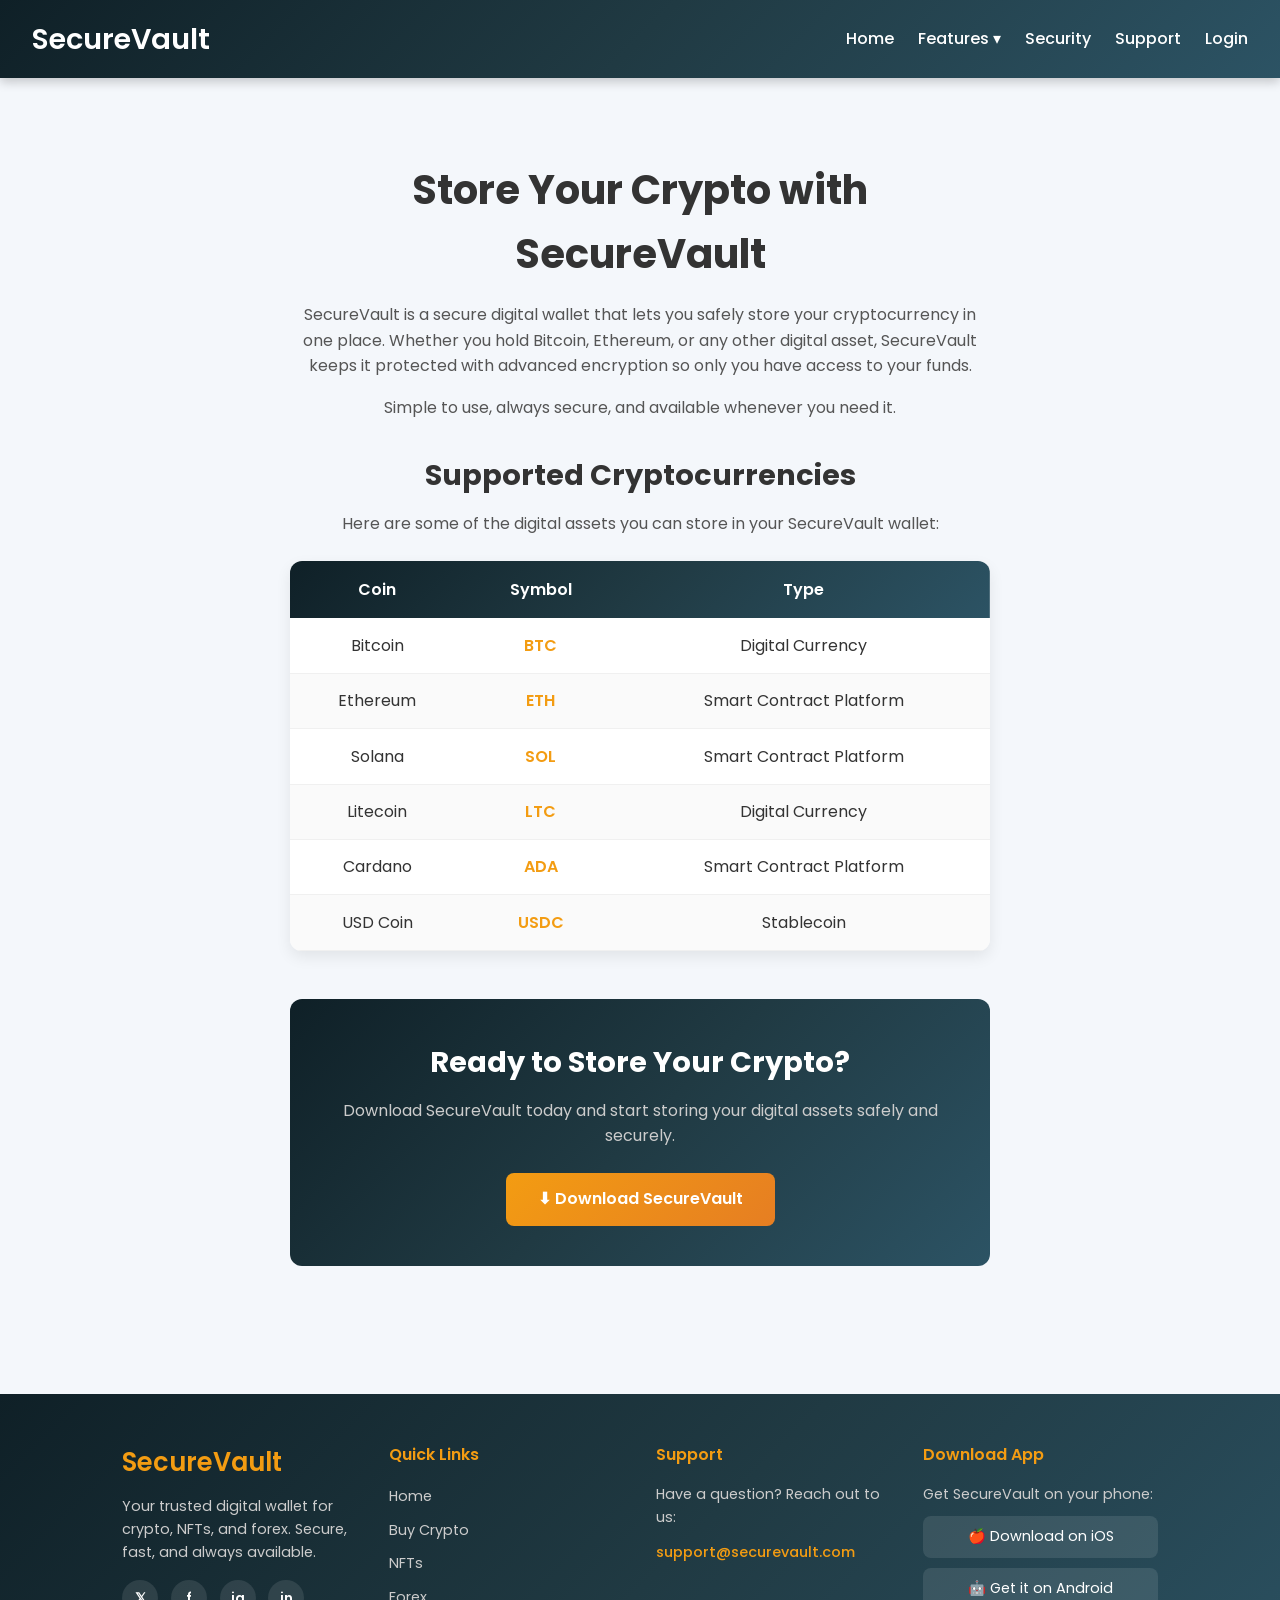
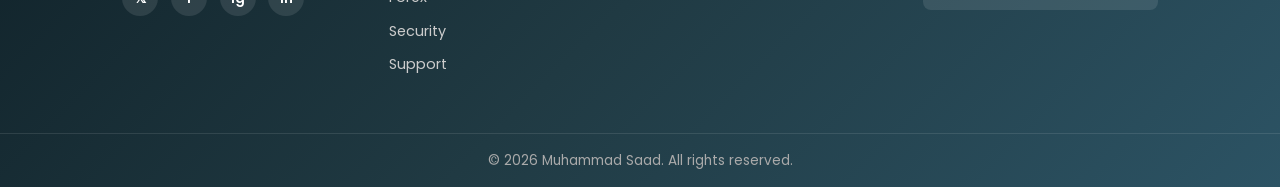
==== buy-crypto.html @ ebdcae71 "web project" ====
<!DOCTYPE html>
<html lang="en">
<head>
    <meta charset="UTF-8">
    <meta name="viewport" content="width=device-width, initial-scale=1.0">
    <title>SecureVault | Buy Crypto</title>
    <link rel="stylesheet" href="style.css">
    <link rel="stylesheet" href="buy-crypto.css">
    <link href="https://fonts.googleapis.com/css2?family=Poppins:wght@300;400;600&display=swap" rel="stylesheet">
</head>
<body>

    <!-- Navigation -->
    <header>
        <nav>
            <h2>SecureVault</h2>

            <div class="hamburger" onclick="toggleMenu()">
                <div></div>
                <div></div>
                <div></div>
            </div>

            <ul>
                <li><a href="index.html">Home</a></li>

                <li class="dropdown">
                    <a href="#">Features <span class="arrow">&#9662;</span></a>
                    <ul class="dropdown-menu">
                        <li><a href="buy-crypto.html" class="active">Buy Crypto</a></li>
                        <li><a href="nfts.html">NFTs</a></li>
                        <li><a href="forex.html">Forex</a></li>
                    </ul>
                </li>

                <li><a href="#">Security</a></li>
                <li><a href="#">Support</a></li>
                <li><a href="#">Login</a></li>
            </ul>
        </nav>
    </header>

    <main>
        <article class="buy-article">

            <h1>Store Your Crypto with SecureVault</h1>
            <p>
                SecureVault is a secure digital wallet that lets you safely store your cryptocurrency in one place.
                Whether you hold Bitcoin, Ethereum, or any other digital asset, SecureVault keeps it protected with
                advanced encryption so only you have access to your funds.
            </p>
            <p>Simple to use, always secure, and available whenever you need it.</p>

            <!-- Supported Coins Table -->
            <h2 class="table-heading">Supported Cryptocurrencies</h2>
            <p>Here are some of the digital assets you can store in your SecureVault wallet:</p>

            <table class="crypto-table">
                <thead>
                    <tr>
                        <th>Coin</th>
                        <th>Symbol</th>
                        <th>Type</th>
                    </tr>
                </thead>
                <tbody>
                    <tr>
                        <td>Bitcoin</td>
                        <td class="symbol">BTC</td>
                        <td>Digital Currency</td>
                    </tr>
                    <tr class="alt-row">
                        <td>Ethereum</td>
                        <td class="symbol">ETH</td>
                        <td>Smart Contract Platform</td>
                    </tr>
                    <tr>
                        <td>Solana</td>
                        <td class="symbol">SOL</td>
                        <td>Smart Contract Platform</td>
                    </tr>
                    <tr class="alt-row">
                        <td>Litecoin</td>
                        <td class="symbol">LTC</td>
                        <td>Digital Currency</td>
                    </tr>
                    <tr>
                        <td>Cardano</td>
                        <td class="symbol">ADA</td>
                        <td>Smart Contract Platform</td>
                    </tr>
                    <tr class="alt-row">
                        <td>USD Coin</td>
                        <td class="symbol">USDC</td>
                        <td>Stablecoin</td>
                    </tr>
                </tbody>
            </table>

            <!-- CTA -->
            <div class="cta-box">
                <h2>Ready to Store Your Crypto?</h2>
                <p>Download SecureVault today and start storing your digital assets safely and securely.</p>
                <a href="#" class="cta-btn">⬇ Download SecureVault</a>
            </div>

        </article>
    </main>

    <footer>
        <div class="footer-container">

            <!-- Brand -->
            <div class="footer-brand">
                <h3>SecureVault</h3>
                <p>Your trusted digital wallet for crypto, NFTs, and forex. Secure, fast, and always available.</p>
                <div class="social-icons">
                    <a href="#" aria-label="Twitter/X">𝕏</a>
                    <a href="#" aria-label="Facebook">f</a>
                    <a href="#" aria-label="Instagram">ig</a>
                    <a href="#" aria-label="LinkedIn">in</a>
                </div>
            </div>

            <!-- Quick Links -->
            <div class="footer-col">
                <h4>Quick Links</h4>
                <ul>
                    <li><a href="index.html">Home</a></li>
                    <li><a href="buy-crypto.html">Buy Crypto</a></li>
                    <li><a href="nfts.html">NFTs</a></li>
                    <li><a href="forex.html">Forex</a></li>
                    <li><a href="#">Security</a></li>
                    <li><a href="#">Support</a></li>
                </ul>
            </div>

            <!-- Support -->
            <div class="footer-col">
                <h4>Support</h4>
                <p>Have a question? Reach out to us:</p>
                <a href="mailto:support@securevault.com" class="footer-email">support@securevault.com</a>
            </div>

            <!-- Download App -->
            <div class="footer-col">
                <h4>Download App</h4>
                <p>Get SecureVault on your phone:</p>
                <a href="#" class="app-btn">🍎 Download on iOS</a>
                <a href="#" class="app-btn">🤖 Get it on Android</a>
            </div>

        </div>

        <div class="footer-bottom">
            <p>&copy; 2026 Muhammad Saad. All rights reserved.</p>
        </div>
    </footer>

    <script>
        function toggleMenu() {
            document.querySelector('nav ul').classList.toggle('active');
        }

        document.querySelectorAll('.dropdown > a').forEach(item => {
            item.addEventListener('click', function(e) {
                if (window.innerWidth <= 768) {
                    e.preventDefault();
                    this.parentElement.classList.toggle('active');
                }
            });
        });
    </script>

</body>
</html>
---- style.css ----
/* RESET */
* {
    margin: 0;
    padding: 0;
    box-sizing: border-box;
}

/* BODY */
body {
    font-family: 'Poppins', sans-serif;
    background: #f4f7fb;
    color: #333;
    line-height: 1.6;
}

/* HEADER */
header {
    background: linear-gradient(135deg, #0f2027, #203a43, #2c5364);
    color: white;
    box-shadow: 0 4px 10px rgba(0,0,0,0.2);
}

/* IMAGE */
img {
    width: 100%;
    max-width: 400px;
    height: auto;
    display: block;
    margin: 1rem auto;
    border-radius: 10px;
    box-shadow: 0 5px 15px rgba(0,0,0,0.2);
}

/* NAV */
nav {
    display: flex;
    justify-content: space-between;
    align-items: center;
    padding: 1rem 2rem;
    flex-wrap: wrap;
}

nav h2 {
    font-size: 1.8rem;
    font-weight: 600;
}

nav ul {
    display: flex;
    list-style: none;
    gap: 1.5rem;
}

nav ul li a {
    color: #fff;
    text-decoration: none;
    font-weight: 500;
    position: relative;
}

nav ul li a::after {
    content: '';
    position: absolute;
    width: 0%;
    height: 2px;
    background: #f39c12;
    left: 0;
    bottom: -5px;
    transition: 0.3s;
}

nav ul li a:hover::after,
nav ul li a.active::after {
    width: 100%;
}

/* HAMBURGER */
.hamburger {
    display: none;
    flex-direction: column;
    cursor: pointer;
    gap: 5px;
}

.hamburger div {
    width: 25px;
    height: 3px;
    background-color: white;
}

/* MOBILE MENU */
@media (max-width: 768px) {
    nav ul {
        display: none;
        flex-direction: column;
        width: 100%;
        background: #203a43;
        margin-top: 1rem;
        padding: 1rem;
    }

    nav ul.active {
        display: flex;
    }

    .hamburger {
        display: flex;
    }
}

/* MAIN */
main {
    padding: 2rem;
}

/* HERO ARTICLE */
article {
    max-width: 900px;
    margin: auto;
    text-align: center;
}

article h1 {
    font-size: 2.5rem;
    margin-bottom: 1rem;
}

article p {
    margin-bottom: 1rem;
    color: #555;
}

/* FEATURES */
.features-grid {
    margin-top: 3rem;
}

.features-grid h2 {
    text-align: center;
    margin-bottom: 2rem;
    font-size: 2rem;
}

.grid-container {
    display: grid;
    grid-template-columns: 1fr;
    gap: 1.5rem;
}

.grid-item {
    background: white;
    padding: 1.8rem;
    border-radius: 12px;
    box-shadow: 0 6px 15px rgba(0,0,0,0.08);
    transition: 0.3s;
    text-align: center;
}

.grid-item h3 {
    margin-bottom: 0.5rem;
}

.grid-item:hover {
    transform: translateY(-8px);
    background: #f39c12;
    color: white;
}

@media (min-width: 600px) {
    .grid-container {
        grid-template-columns: repeat(2, 1fr);
    }
}

@media (min-width: 992px) {
    .grid-container {
        grid-template-columns: repeat(4, 1fr);
    }
}

/* FORM */
form {
    max-width: 500px;
    margin: 3rem auto;
    background: white;
    padding: 2rem;
    border-radius: 12px;
    box-shadow: 0 6px 20px rgba(0,0,0,0.1);
}

form h2 {
    text-align: center;
    margin-bottom: 1.5rem;
}

.form-group {
    display: flex;
    flex-direction: column;
    margin-bottom: 1.2rem;
}

.form-group label {
    font-weight: 500;
    margin-bottom: 0.4rem;
}

.form-group input,
.form-group select {
    width: 100%;
    padding: 0.8rem 1rem;
    border-radius: 8px;
    border: 1px solid #ccc;
    font-family: 'Poppins', sans-serif;
    font-size: 0.95rem;
    transition: 0.3s;
}

.form-group input:focus,
.form-group select:focus {
    border-color: #f39c12;
    outline: none;
}

/* Checkbox */
.checkbox-group {
    flex-direction: row;
    align-items: center;
    gap: 8px;
}

.checkbox-group input[type="checkbox"] {
    width: auto;
}

.checkbox-group label {
    margin-bottom: 0;
    font-weight: 400;
}

/* Submit button */
form button {
    width: 100%;
    padding: 0.9rem;
    border: none;
    background: linear-gradient(135deg, #f39c12, #e67e22);
    color: white;
    font-size: 1rem;
    font-family: 'Poppins', sans-serif;
    border-radius: 8px;
    cursor: pointer;
    margin-top: 0.5rem;
    transition: 0.3s;
}

form button:hover {
    transform: scale(1.03);
}

/* PASSWORD REQUIREMENTS */
.password-requirements {
    display: flex;
    flex-direction: column;
    gap: 0.3rem;
    margin-top: 0.6rem;
}

.req {
    font-size: 0.83rem;
    color: #e74c3c;
    transition: color 0.3s;
}

.req.valid {
    color: #27ae60;
}

/* DROPDOWN */
.dropdown {
    position: relative;
}

.dropdown-menu {
    display: none;
    position: absolute;
    top: 100%;
    left: 0;
    background: #203a43;
    list-style: none;
    padding: 0.5rem 0;
    border-radius: 8px;
    min-width: 180px;
    box-shadow: 0 6px 15px rgba(0,0,0,0.2);
}

.dropdown-menu li a {
    display: block;
    padding: 0.7rem 1rem;
    color: white;
    text-decoration: none;
    transition: 0.3s;
}

.dropdown-menu li a:hover {
    background: #f39c12;
}

.dropdown:hover .dropdown-menu {
    display: block;
}

@media (max-width: 768px) {
    .dropdown-menu {
        position: static;
        box-shadow: none;
        background: #2c5364;
    }

    .dropdown:hover .dropdown-menu {
        display: none;
    }

    .dropdown.active .dropdown-menu {
        display: block;
    }
}

/* FOOTER */
footer {
    background: linear-gradient(135deg, #0f2027, #203a43, #2c5364);
    color: white;
    margin-top: 3rem;
}

.footer-container {
    display: grid;
    grid-template-columns: 1fr;
    gap: 2rem;
    padding: 3rem 2rem;
    max-width: 1100px;
    margin: 0 auto;
}

@media (min-width: 600px) {
    .footer-container {
        grid-template-columns: repeat(2, 1fr);
    }
}

@media (min-width: 900px) {
    .footer-container {
        grid-template-columns: repeat(4, 1fr);
    }
}

.footer-brand h3 {
    font-size: 1.6rem;
    font-weight: 600;
    margin-bottom: 0.8rem;
    color: #f39c12;
}

.footer-brand p {
    color: #ccc;
    font-size: 0.9rem;
    line-height: 1.6;
    margin-bottom: 1rem;
}

.social-icons {
    display: flex;
    gap: 0.8rem;
    margin-top: 0.5rem;
}

.social-icons a {
    display: inline-flex;
    align-items: center;
    justify-content: center;
    width: 36px;
    height: 36px;
    background: rgba(255,255,255,0.1);
    border-radius: 50%;
    color: white;
    text-decoration: none;
    font-size: 0.85rem;
    font-weight: 600;
    transition: 0.3s;
}

.social-icons a:hover {
    background: #f39c12;
}

.footer-col h4 {
    font-size: 1rem;
    font-weight: 600;
    margin-bottom: 1rem;
    color: #f39c12;
}

.footer-col p {
    color: #ccc;
    font-size: 0.9rem;
    margin-bottom: 0.6rem;
}

.footer-col ul {
    list-style: none;
    padding: 0;
}

.footer-col ul li {
    margin-bottom: 0.5rem;
}

.footer-col ul li a {
    color: #ccc;
    text-decoration: none;
    font-size: 0.9rem;
    transition: 0.3s;
}

.footer-col ul li a:hover {
    color: #f39c12;
}

.footer-email {
    color: #f39c12;
    text-decoration: none;
    font-size: 0.9rem;
    font-weight: 500;
    transition: 0.3s;
}

.footer-email:hover {
    text-decoration: underline;
}

.app-btn {
    display: block;
    margin-top: 0.6rem;
    padding: 0.6rem 1rem;
    background: rgba(255,255,255,0.1);
    color: white;
    text-decoration: none;
    border-radius: 8px;
    font-size: 0.9rem;
    transition: 0.3s;
    text-align: center;
}

.app-btn:hover {
    background: #f39c12;
}

.footer-bottom {
    border-top: 1px solid rgba(255,255,255,0.1);
    text-align: center;
    padding: 1rem 2rem;
    color: #aaa;
    font-size: 0.85rem;
}

/* BUY CRYPTO PAGE STYLES */

/* Article Container */
.buy-article {
    max-width: 700px;
    margin: 3rem auto;
    text-align: center;
}

.buy-article h1 {
    font-size: 2.5rem;
    margin-bottom: 1rem;
}

.buy-article p {
    color: #555;
    margin-bottom: 1rem;
}

/* Table Heading */
.table-heading {
    margin-top: 2rem;
    margin-bottom: 0.8rem;
    font-size: 1.8rem;
}

/* Crypto Table */
.crypto-table {
    width: 100%;
    border-collapse: collapse;
    margin-top: 1.5rem;
    background: white;
    border-radius: 12px;
    overflow: hidden;
    box-shadow: 0 6px 15px rgba(0, 0, 0, 0.08);
}

.crypto-table thead tr {
    background: linear-gradient(135deg, #0f2027, #203a43, #2c5364);
    color: white;
}

.crypto-table th {
    padding: 1rem;
    font-weight: 600;
}

.crypto-table td {
    padding: 0.9rem;
    border-bottom: 1px solid #f0f0f0;
}

.crypto-table .alt-row {
    background: #fafafa;
}

.crypto-table .symbol {
    color: #f39c12;
    font-weight: 600;
}

/* CTA Box */
.cta-box {
    margin-top: 3rem;
    background: linear-gradient(135deg, #0f2027, #203a43, #2c5364);
    border-radius: 12px;
    padding: 2.5rem;
    color: white;
}

.cta-box h2 {
    margin-bottom: 0.8rem;
    font-size: 1.8rem;
}

.cta-box p {
    color: #ccc;
    margin-bottom: 1.5rem;
}

.cta-btn {
    display: inline-block;
    padding: 0.85rem 2rem;
    background: linear-gradient(135deg, #f39c12, #e67e22);
    color: white;
    text-decoration: none;
    border-radius: 8px;
    font-weight: 600;
    font-size: 1rem;
    transition: 0.3s;
}

.cta-btn:hover {
    transform: scale(1.05);
}

/* NFTS PAGE STYLES */

/* Article Container */
.nft-article {
    max-width: 700px;
    margin: 3rem auto;
    text-align: center;
}

.nft-article h1 {
    font-size: 2.5rem;
    margin-bottom: 1rem;
}

.nft-article p {
    color: #555;
    margin-bottom: 1rem;
}

/* Table Heading */
.table-heading {
    margin-top: 2rem;
    margin-bottom: 0.8rem;
    font-size: 1.8rem;
}

/* NFT Table */
.nft-table {
    width: 100%;
    border-collapse: collapse;
    margin-top: 1.5rem;
    background: white;
    border-radius: 12px;
    overflow: hidden;
    box-shadow: 0 6px 15px rgba(0, 0, 0, 0.08);
}

.nft-table thead tr {
    background: linear-gradient(135deg, #0f2027, #203a43, #2c5364);
    color: white;
}

.nft-table th {
    padding: 1rem;
    font-weight: 600;
}

.nft-table td {
    padding: 0.9rem;
    border-bottom: 1px solid #f0f0f0;
}

.nft-table .alt-row {
    background: #fafafa;
}

.nft-table .symbol {
    color: #f39c12;
    font-weight: 600;
}

/* CTA Box */
.cta-box {
    margin-top: 3rem;
    background: linear-gradient(135deg, #0f2027, #203a43, #2c5364);
    border-radius: 12px;
    padding: 2.5rem;
    color: white;
}

.cta-box h2 {
    margin-bottom: 0.8rem;
    font-size: 1.8rem;
}

.cta-box p {
    color: #ccc;
    margin-bottom: 1.5rem;
}

.cta-btn {
    display: inline-block;
    padding: 0.85rem 2rem;
    background: linear-gradient(135deg, #f39c12, #e67e22);
    color: white;
    text-decoration: none;
    border-radius: 8px;
    font-weight: 600;
    font-size: 1rem;
    transition: 0.3s;
}

.cta-btn:hover {
    transform: scale(1.05);
}

/* FOREX PAGE STYLES */

/* Article Container */
.forex-article {
    max-width: 700px;
    margin: 3rem auto;
    text-align: center;
}

.forex-article h1 {
    font-size: 2.5rem;
    margin-bottom: 1rem;
}

.forex-article p {
    color: #555;
    margin-bottom: 1rem;
}

/* Table Heading */
.table-heading {
    margin-top: 2rem;
    margin-bottom: 0.8rem;
    font-size: 1.8rem;
}

/* Forex Table */
.forex-table {
    width: 100%;
    border-collapse: collapse;
    margin-top: 1.5rem;
    background: white;
    border-radius: 12px;
    overflow: hidden;
    box-shadow: 0 6px 15px rgba(0, 0, 0, 0.08);
}

.forex-table thead tr {
    background: linear-gradient(135deg, #0f2027, #203a43, #2c5364);
    color: white;
}

.forex-table th {
    padding: 1rem;
    font-weight: 600;
}

.forex-table td {
    padding: 0.9rem;
    border-bottom: 1px solid #f0f0f0;
}

.forex-table .alt-row {
    background: #fafafa;
}

.forex-table .symbol {
    color: #f39c12;
    font-weight: 600;
}

/* CTA Box */
.cta-box {
    margin-top: 3rem;
    background: linear-gradient(135deg, #0f2027, #203a43, #2c5364);
    border-radius: 12px;
    padding: 2.5rem;
    color: white;
}

.cta-box h2 {
    margin-bottom: 0.8rem;
    font-size: 1.8rem;
}

.cta-box p {
    color: #ccc;
    margin-bottom: 1.5rem;
}

.cta-btn {
    display: inline-block;
    padding: 0.85rem 2rem;
    background: linear-gradient(135deg, #f39c12, #e67e22);
    color: white;
    text-decoration: none;
    border-radius: 8px;
    font-weight: 600;
    font-size: 1rem;
    transition: 0.3s;
}

.cta-btn:hover {
    transform: scale(1.05);
}
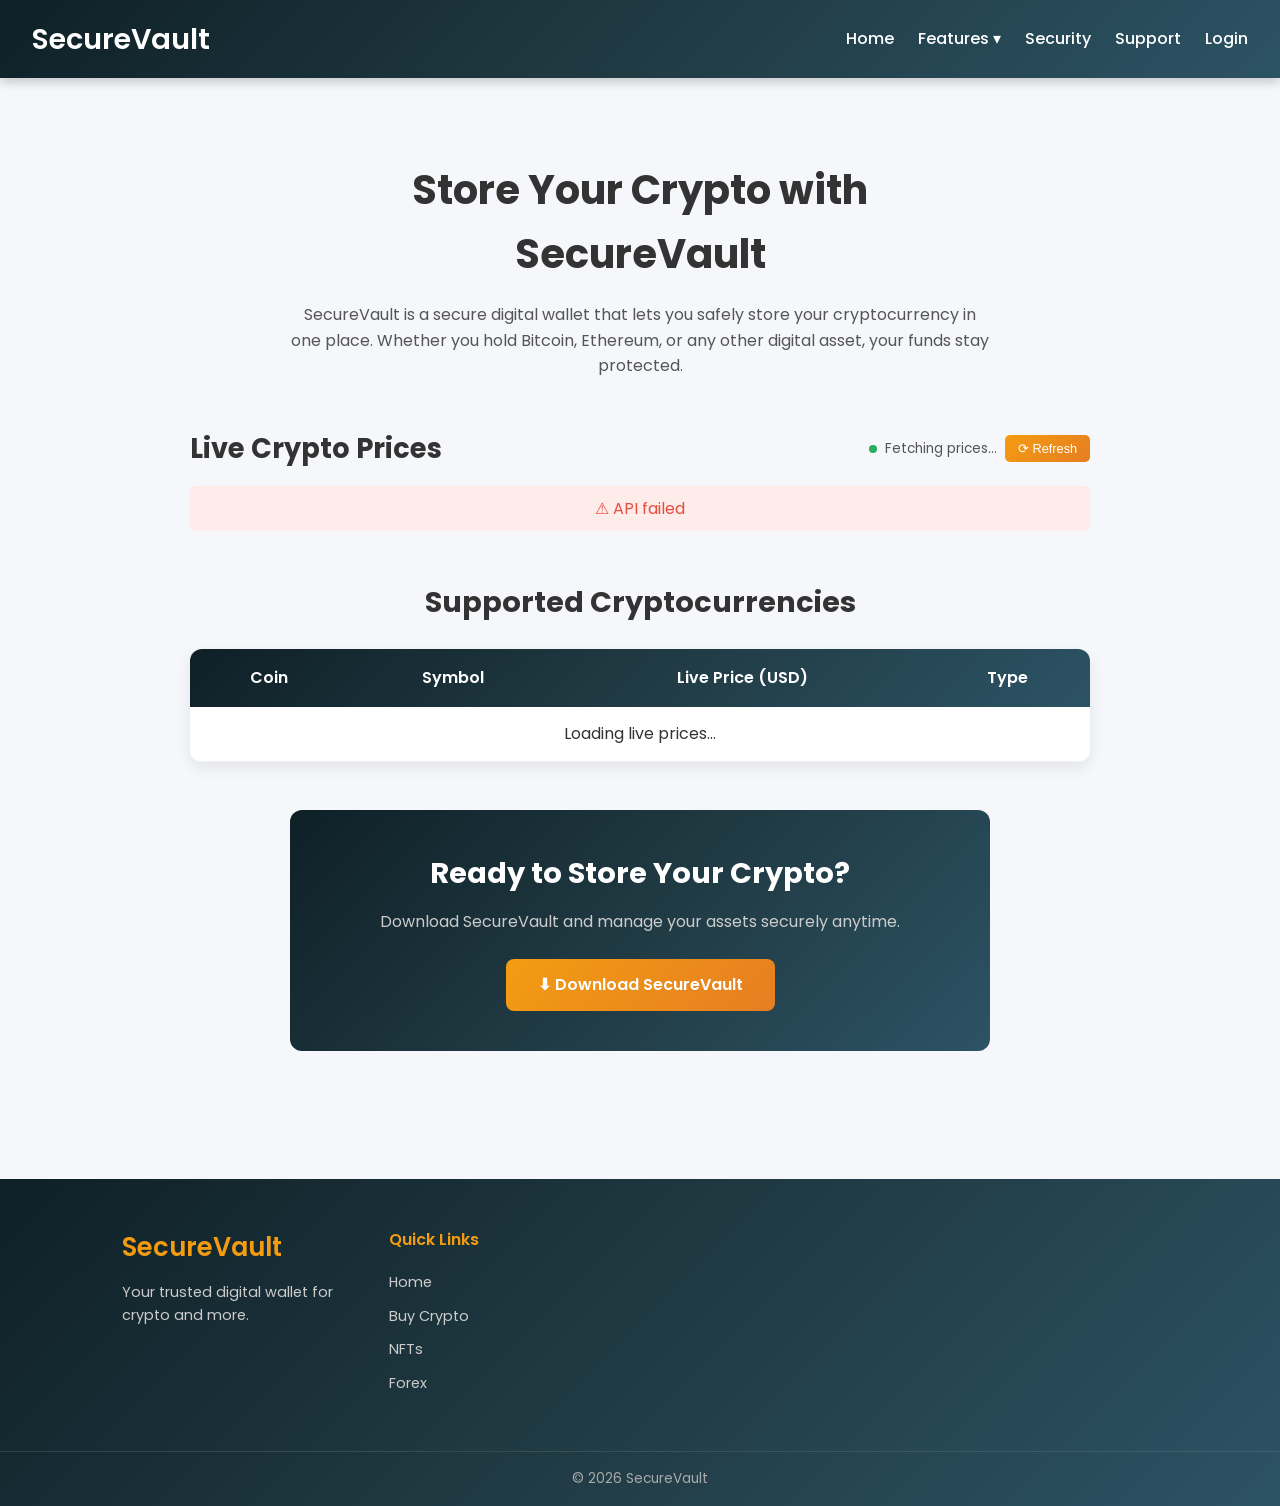
==== commit ff8a1392: "web project" ====
--- a/buy-crypto.html
+++ b/buy-crypto.html
@@ -4,173 +4,220 @@
     <meta charset="UTF-8">
     <meta name="viewport" content="width=device-width, initial-scale=1.0">
     <title>SecureVault | Buy Crypto</title>
+
     <link rel="stylesheet" href="style.css">
     <link rel="stylesheet" href="buy-crypto.css">
+
     <link href="https://fonts.googleapis.com/css2?family=Poppins:wght@300;400;600&display=swap" rel="stylesheet">
 </head>
+
 <body>
 
-    <!-- Navigation -->
-    <header>
-        <nav>
-            <h2>SecureVault</h2>
-
-            <div class="hamburger" onclick="toggleMenu()">
-                <div></div>
-                <div></div>
-                <div></div>
-            </div>
-
+<!-- ================= NAV ================= -->
+<header>
+    <nav>
+        <h2>SecureVault</h2>
+
+        <div class="hamburger" onclick="toggleMenu()">
+            <div></div>
+            <div></div>
+            <div></div>
+        </div>
+
+        <ul>
+            <li><a href="index.html">Home</a></li>
+
+            <li class="dropdown">
+                <a href="#">Features <span class="arrow">&#9662;</span></a>
+                <ul class="dropdown-menu">
+                    <li><a href="buy-crypto.html" class="active">Buy Crypto</a></li>
+                    <li><a href="nfts.html">NFTs</a></li>
+                    <li><a href="forex.html">Forex</a></li>
+                </ul>
+            </li>
+
+            <li><a href="#">Security</a></li>
+            <li><a href="#">Support</a></li>
+            <li><a href="#">Login</a></li>
+        </ul>
+    </nav>
+</header>
+
+<!-- ================= MAIN ================= -->
+<main>
+
+<!-- HERO -->
+<article class="buy-article">
+    <h1>Store Your Crypto with SecureVault</h1>
+    <p>
+        SecureVault is a secure digital wallet that lets you safely store your cryptocurrency in one place.
+        Whether you hold Bitcoin, Ethereum, or any other digital asset, your funds stay protected.
+    </p>
+</article>
+
+<!-- ================= LIVE API SECTION ================= -->
+<section class="live-section">
+
+    <div class="live-header">
+        <h2>Live Crypto Prices</h2>
+
+        <div class="live-meta">
+            <span class="live-dot"></span>
+            <span id="lastUpdated">Fetching prices...</span>
+            <button class="refresh-btn" onclick="fetchPrices()">⟳ Refresh</button>
+        </div>
+    </div>
+
+    <div id="priceSpinner" class="spinner"></div>
+    <div id="priceError" class="price-error hidden"></div>
+    <div class="price-grid" id="priceGrid"></div>
+
+</section>
+
+<!-- ================= TABLE ================= -->
+<section class="table-section">
+
+    <h2 class="table-heading">Supported Cryptocurrencies</h2>
+
+    <table class="crypto-table">
+        <thead>
+            <tr>
+                <th>Coin</th>
+                <th>Symbol</th>
+                <th>Live Price (USD)</th>
+                <th>Type</th>
+            </tr>
+        </thead>
+
+        <tbody id="cryptoTableBody">
+            <tr>
+                <td colspan="4">Loading live prices...</td>
+            </tr>
+        </tbody>
+    </table>
+
+</section>
+
+<!-- ================= CTA ================= -->
+<div class="cta-box">
+    <h2>Ready to Store Your Crypto?</h2>
+    <p>Download SecureVault and manage your assets securely anytime.</p>
+    <a href="#" class="cta-btn">⬇ Download SecureVault</a>
+</div>
+
+</main>
+
+<!-- ================= FOOTER ================= -->
+<footer>
+    <div class="footer-container">
+
+        <div class="footer-brand">
+            <h3>SecureVault</h3>
+            <p>Your trusted digital wallet for crypto and more.</p>
+        </div>
+
+        <div class="footer-col">
+            <h4>Quick Links</h4>
             <ul>
                 <li><a href="index.html">Home</a></li>
-
-                <li class="dropdown">
-                    <a href="#">Features <span class="arrow">&#9662;</span></a>
-                    <ul class="dropdown-menu">
-                        <li><a href="buy-crypto.html" class="active">Buy Crypto</a></li>
-                        <li><a href="nfts.html">NFTs</a></li>
-                        <li><a href="forex.html">Forex</a></li>
-                    </ul>
-                </li>
-
-                <li><a href="#">Security</a></li>
-                <li><a href="#">Support</a></li>
-                <li><a href="#">Login</a></li>
+                <li><a href="buy-crypto.html">Buy Crypto</a></li>
+                <li><a href="nfts.html">NFTs</a></li>
+                <li><a href="forex.html">Forex</a></li>
             </ul>
-        </nav>
-    </header>
-
-    <main>
-        <article class="buy-article">
-
-            <h1>Store Your Crypto with SecureVault</h1>
-            <p>
-                SecureVault is a secure digital wallet that lets you safely store your cryptocurrency in one place.
-                Whether you hold Bitcoin, Ethereum, or any other digital asset, SecureVault keeps it protected with
-                advanced encryption so only you have access to your funds.
-            </p>
-            <p>Simple to use, always secure, and available whenever you need it.</p>
-
-            <!-- Supported Coins Table -->
-            <h2 class="table-heading">Supported Cryptocurrencies</h2>
-            <p>Here are some of the digital assets you can store in your SecureVault wallet:</p>
-
-            <table class="crypto-table">
-                <thead>
-                    <tr>
-                        <th>Coin</th>
-                        <th>Symbol</th>
-                        <th>Type</th>
-                    </tr>
-                </thead>
-                <tbody>
-                    <tr>
-                        <td>Bitcoin</td>
-                        <td class="symbol">BTC</td>
-                        <td>Digital Currency</td>
-                    </tr>
-                    <tr class="alt-row">
-                        <td>Ethereum</td>
-                        <td class="symbol">ETH</td>
-                        <td>Smart Contract Platform</td>
-                    </tr>
-                    <tr>
-                        <td>Solana</td>
-                        <td class="symbol">SOL</td>
-                        <td>Smart Contract Platform</td>
-                    </tr>
-                    <tr class="alt-row">
-                        <td>Litecoin</td>
-                        <td class="symbol">LTC</td>
-                        <td>Digital Currency</td>
-                    </tr>
-                    <tr>
-                        <td>Cardano</td>
-                        <td class="symbol">ADA</td>
-                        <td>Smart Contract Platform</td>
-                    </tr>
-                    <tr class="alt-row">
-                        <td>USD Coin</td>
-                        <td class="symbol">USDC</td>
-                        <td>Stablecoin</td>
-                    </tr>
-                </tbody>
-            </table>
-
-            <!-- CTA -->
-            <div class="cta-box">
-                <h2>Ready to Store Your Crypto?</h2>
-                <p>Download SecureVault today and start storing your digital assets safely and securely.</p>
-                <a href="#" class="cta-btn">⬇ Download SecureVault</a>
-            </div>
-
-        </article>
-    </main>
-
-    <footer>
-        <div class="footer-container">
-
-            <!-- Brand -->
-            <div class="footer-brand">
-                <h3>SecureVault</h3>
-                <p>Your trusted digital wallet for crypto, NFTs, and forex. Secure, fast, and always available.</p>
-                <div class="social-icons">
-                    <a href="#" aria-label="Twitter/X">𝕏</a>
-                    <a href="#" aria-label="Facebook">f</a>
-                    <a href="#" aria-label="Instagram">ig</a>
-                    <a href="#" aria-label="LinkedIn">in</a>
-                </div>
-            </div>
-
-            <!-- Quick Links -->
-            <div class="footer-col">
-                <h4>Quick Links</h4>
-                <ul>
-                    <li><a href="index.html">Home</a></li>
-                    <li><a href="buy-crypto.html">Buy Crypto</a></li>
-                    <li><a href="nfts.html">NFTs</a></li>
-                    <li><a href="forex.html">Forex</a></li>
-                    <li><a href="#">Security</a></li>
-                    <li><a href="#">Support</a></li>
-                </ul>
-            </div>
-
-            <!-- Support -->
-            <div class="footer-col">
-                <h4>Support</h4>
-                <p>Have a question? Reach out to us:</p>
-                <a href="mailto:support@securevault.com" class="footer-email">support@securevault.com</a>
-            </div>
-
-            <!-- Download App -->
-            <div class="footer-col">
-                <h4>Download App</h4>
-                <p>Get SecureVault on your phone:</p>
-                <a href="#" class="app-btn">🍎 Download on iOS</a>
-                <a href="#" class="app-btn">🤖 Get it on Android</a>
-            </div>
-
-        </div>
-
-        <div class="footer-bottom">
-            <p>&copy; 2026 Muhammad Saad. All rights reserved.</p>
-        </div>
-    </footer>
-
-    <script>
-        function toggleMenu() {
-            document.querySelector('nav ul').classList.toggle('active');
-        }
-
-        document.querySelectorAll('.dropdown > a').forEach(item => {
-            item.addEventListener('click', function(e) {
-                if (window.innerWidth <= 768) {
-                    e.preventDefault();
-                    this.parentElement.classList.toggle('active');
-                }
-            });
-        });
-    </script>
+        </div>
+
+    </div>
+
+    <div class="footer-bottom">
+        <p>&copy; 2026 SecureVault</p>
+    </div>
+</footer>
+
+<!-- ================= SCRIPT ================= -->
+<script>
+
+/* NAV */
+function toggleMenu() {
+    document.querySelector('nav ul').classList.toggle('active');
+}
+
+/* COINS */
+const coins = [
+    { id: 'bitcoin', symbol: 'BTC', name: 'Bitcoin', icon: '₿', type: 'Digital Currency' },
+    { id: 'ethereum', symbol: 'ETH', name: 'Ethereum', icon: 'Ξ', type: 'Smart Platform' },
+    { id: 'solana', symbol: 'SOL', name: 'Solana', icon: '◎', type: 'Blockchain' }
+];
+
+const coinIds = coins.map(c => c.id).join(',');
+
+/* FETCH API */
+async function fetchPrices() {
+
+    document.getElementById('priceSpinner').classList.remove('hidden');
+    document.getElementById('priceError').classList.add('hidden');
+
+    try {
+        const res = await fetch(
+            `https://api.coingecko.com/api/v3/simple/price?ids=${coinIds}&vs_currencies=usd&include_24hr_change=true`
+        );
+
+        const data = await res.json();
+
+        renderCards(data);
+        renderTable(data);
+
+        document.getElementById('lastUpdated').textContent =
+            "Updated at " + new Date().toLocaleTimeString();
+
+    } catch (err) {
+        document.getElementById('priceError').textContent = "⚠ API failed";
+        document.getElementById('priceError').classList.remove('hidden');
+    }
+
+    document.getElementById('priceSpinner').classList.add('hidden');
+}
+
+/* CARDS */
+function renderCards(data) {
+    const grid = document.getElementById('priceGrid');
+
+    grid.innerHTML = coins.map(c => {
+        const price = data[c.id]?.usd || "N/A";
+
+        return `
+        <div class="price-card">
+            <div class="price-icon">${c.icon}</div>
+            <div class="price-name">${c.name}</div>
+            <div class="price-symbol">${c.symbol}</div>
+            <div class="price-amount">$${price}</div>
+        </div>
+        `;
+    }).join('');
+}
+
+/* TABLE */
+function renderTable(data) {
+    const body = document.getElementById('cryptoTableBody');
+
+    body.innerHTML = coins.map(c => {
+        const price = data[c.id]?.usd || "N/A";
+
+        return `
+        <tr>
+            <td>${c.name}</td>
+            <td class="symbol">${c.symbol}</td>
+            <td>$${price}</td>
+            <td>${c.type}</td>
+        </tr>
+        `;
+    }).join('');
+}
+
+/* AUTO LOAD */
+fetchPrices();
+setInterval(fetchPrices, 60000);
+
+</script>
 
 </body>
 </html>
--- a/style.css
+++ b/style.css
@@ -461,9 +461,18 @@
     font-size: 0.85rem;
 }
 
-/* BUY CRYPTO PAGE STYLES */
-
-/* Article Container */
+/* ===========================
+   BUY CRYPTO PAGE STYLES
+   =========================== */
+
+/* ===== BODY ===== */
+body {
+    background: #f5f7fa;
+}
+
+/* ===========================
+   HERO / ARTICLE
+   =========================== */
 .buy-article {
     max-width: 700px;
     margin: 3rem auto;
@@ -478,16 +487,174 @@
 .buy-article p {
     color: #555;
     margin-bottom: 1rem;
-}
-
-/* Table Heading */
+    line-height: 1.6;
+}
+
+/* ===========================
+   LIVE PRICES SECTION
+   =========================== */
+.live-section {
+    max-width: 900px;
+    margin: 2rem auto;
+}
+
+/* Header */
+.live-header {
+    display: flex;
+    justify-content: space-between;
+    align-items: center;
+    margin-bottom: 1rem;
+}
+
+/* Title */
+.live-header h2 {
+    font-size: 1.7rem;
+}
+
+/* Meta info */
+.live-meta {
+    display: flex;
+    align-items: center;
+    gap: 0.5rem;
+    font-size: 0.85rem;
+    color: #555;
+}
+
+/* Live dot */
+.live-dot {
+    width: 8px;
+    height: 8px;
+    background: #27ae60;
+    border-radius: 50%;
+    animation: pulse 1.5s infinite;
+}
+
+/* Pulse animation */
+@keyframes pulse {
+    0%, 100% { opacity: 1; }
+    50% { opacity: 0.3; }
+}
+
+/* Refresh button */
+.refresh-btn {
+    padding: 0.4rem 0.8rem;
+    background: linear-gradient(135deg, #f39c12, #e67e22);
+    border: none;
+    color: white;
+    border-radius: 5px;
+    cursor: pointer;
+    font-size: 0.8rem;
+    transition: 0.3s;
+}
+
+.refresh-btn:hover {
+    transform: scale(1.05);
+}
+
+/* Spinner */
+.spinner {
+    width: 30px;
+    height: 30px;
+    border: 3px solid #eee;
+    border-top: 3px solid #f39c12;
+    border-radius: 50%;
+    animation: spin 0.7s linear infinite;
+    margin: 1rem auto;
+}
+
+@keyframes spin {
+    to { transform: rotate(360deg); }
+}
+
+/* Hidden */
+.hidden {
+    display: none !important;
+}
+
+/* Error */
+.price-error {
+    background: #fdecea;
+    color: #e74c3c;
+    padding: 0.6rem;
+    border-radius: 6px;
+    text-align: center;
+    margin-bottom: 1rem;
+}
+
+/* ===========================
+   PRICE CARDS
+   =========================== */
+.price-grid {
+    display: grid;
+    grid-template-columns: 1fr;
+    gap: 1rem;
+}
+
+/* Tablet */
+@media (min-width: 600px) {
+    .price-grid {
+        grid-template-columns: repeat(2, 1fr);
+    }
+}
+
+/* Desktop */
+@media (min-width: 900px) {
+    .price-grid {
+        grid-template-columns: repeat(3, 1fr);
+    }
+}
+
+/* Card */
+.price-card {
+    background: white;
+    border-radius: 10px;
+    padding: 1.2rem;
+    text-align: center;
+    box-shadow: 0 4px 10px rgba(0,0,0,0.08);
+    transition: 0.3s;
+}
+
+.price-card:hover {
+    transform: translateY(-4px);
+}
+
+/* Card content */
+.price-icon {
+    font-size: 1.6rem;
+    margin-bottom: 0.3rem;
+}
+
+.price-name {
+    font-weight: 600;
+}
+
+.price-symbol {
+    font-size: 0.8rem;
+    color: #888;
+}
+
+.price-amount {
+    margin-top: 0.4rem;
+    font-weight: 600;
+    color: #2c3e50;
+}
+
+/* ===========================
+   TABLE SECTION
+   =========================== */
+.table-section {
+    max-width: 900px;
+    margin: 0 auto;
+    text-align: center;
+}
+
 .table-heading {
     margin-top: 2rem;
     margin-bottom: 0.8rem;
     font-size: 1.8rem;
 }
 
-/* Crypto Table */
+/* Table */
 .crypto-table {
     width: 100%;
     border-collapse: collapse;
@@ -498,6 +665,7 @@
     box-shadow: 0 6px 15px rgba(0, 0, 0, 0.08);
 }
 
+/* Header */
 .crypto-table thead tr {
     background: linear-gradient(135deg, #0f2027, #203a43, #2c5364);
     color: white;
@@ -508,27 +676,33 @@
     font-weight: 600;
 }
 
+/* Rows */
 .crypto-table td {
     padding: 0.9rem;
     border-bottom: 1px solid #f0f0f0;
 }
 
-.crypto-table .alt-row {
+.crypto-table tr:nth-child(even) {
     background: #fafafa;
 }
 
+/* Symbol */
 .crypto-table .symbol {
     color: #f39c12;
     font-weight: 600;
 }
 
-/* CTA Box */
+/* ===========================
+   CTA BOX
+   =========================== */
 .cta-box {
-    margin-top: 3rem;
+    max-width: 700px;
+    margin: 3rem auto;
     background: linear-gradient(135deg, #0f2027, #203a43, #2c5364);
     border-radius: 12px;
     padding: 2.5rem;
     color: white;
+    text-align: center;
 }
 
 .cta-box h2 {
@@ -541,6 +715,7 @@
     margin-bottom: 1.5rem;
 }
 
+/* Button */
 .cta-btn {
     display: inline-block;
     padding: 0.85rem 2rem;
@@ -557,100 +732,23 @@
     transform: scale(1.05);
 }
 
-/* NFTS PAGE STYLES */
-
-/* Article Container */
-.nft-article {
-    max-width: 700px;
-    margin: 3rem auto;
-    text-align: center;
-}
-
-.nft-article h1 {
-    font-size: 2.5rem;
-    margin-bottom: 1rem;
-}
-
-.nft-article p {
-    color: #555;
-    margin-bottom: 1rem;
-}
-
-/* Table Heading */
-.table-heading {
-    margin-top: 2rem;
-    margin-bottom: 0.8rem;
-    font-size: 1.8rem;
-}
-
-/* NFT Table */
-.nft-table {
-    width: 100%;
-    border-collapse: collapse;
-    margin-top: 1.5rem;
-    background: white;
-    border-radius: 12px;
-    overflow: hidden;
-    box-shadow: 0 6px 15px rgba(0, 0, 0, 0.08);
-}
-
-.nft-table thead tr {
-    background: linear-gradient(135deg, #0f2027, #203a43, #2c5364);
-    color: white;
-}
-
-.nft-table th {
-    padding: 1rem;
-    font-weight: 600;
-}
-
-.nft-table td {
-    padding: 0.9rem;
-    border-bottom: 1px solid #f0f0f0;
-}
-
-.nft-table .alt-row {
-    background: #fafafa;
-}
-
-.nft-table .symbol {
-    color: #f39c12;
-    font-weight: 600;
-}
-
-/* CTA Box */
-.cta-box {
-    margin-top: 3rem;
-    background: linear-gradient(135deg, #0f2027, #203a43, #2c5364);
-    border-radius: 12px;
-    padding: 2.5rem;
-    color: white;
-}
-
-.cta-box h2 {
-    margin-bottom: 0.8rem;
-    font-size: 1.8rem;
-}
-
-.cta-box p {
-    color: #ccc;
-    margin-bottom: 1.5rem;
-}
-
-.cta-btn {
-    display: inline-block;
-    padding: 0.85rem 2rem;
-    background: linear-gradient(135deg, #f39c12, #e67e22);
-    color: white;
-    text-decoration: none;
-    border-radius: 8px;
-    font-weight: 600;
-    font-size: 1rem;
-    transition: 0.3s;
-}
-
-.cta-btn:hover {
-    transform: scale(1.05);
+/* ===========================
+   MOBILE FIX
+   =========================== */
+@media (max-width: 500px) {
+
+    .buy-article h1 {
+        font-size: 1.9rem;
+    }
+
+    .live-header {
+        flex-direction: column;
+        align-items: flex-start;
+    }
+
+    .refresh-btn {
+        width: 100%;
+    }
 }
 
 /* FOREX PAGE STYLES */
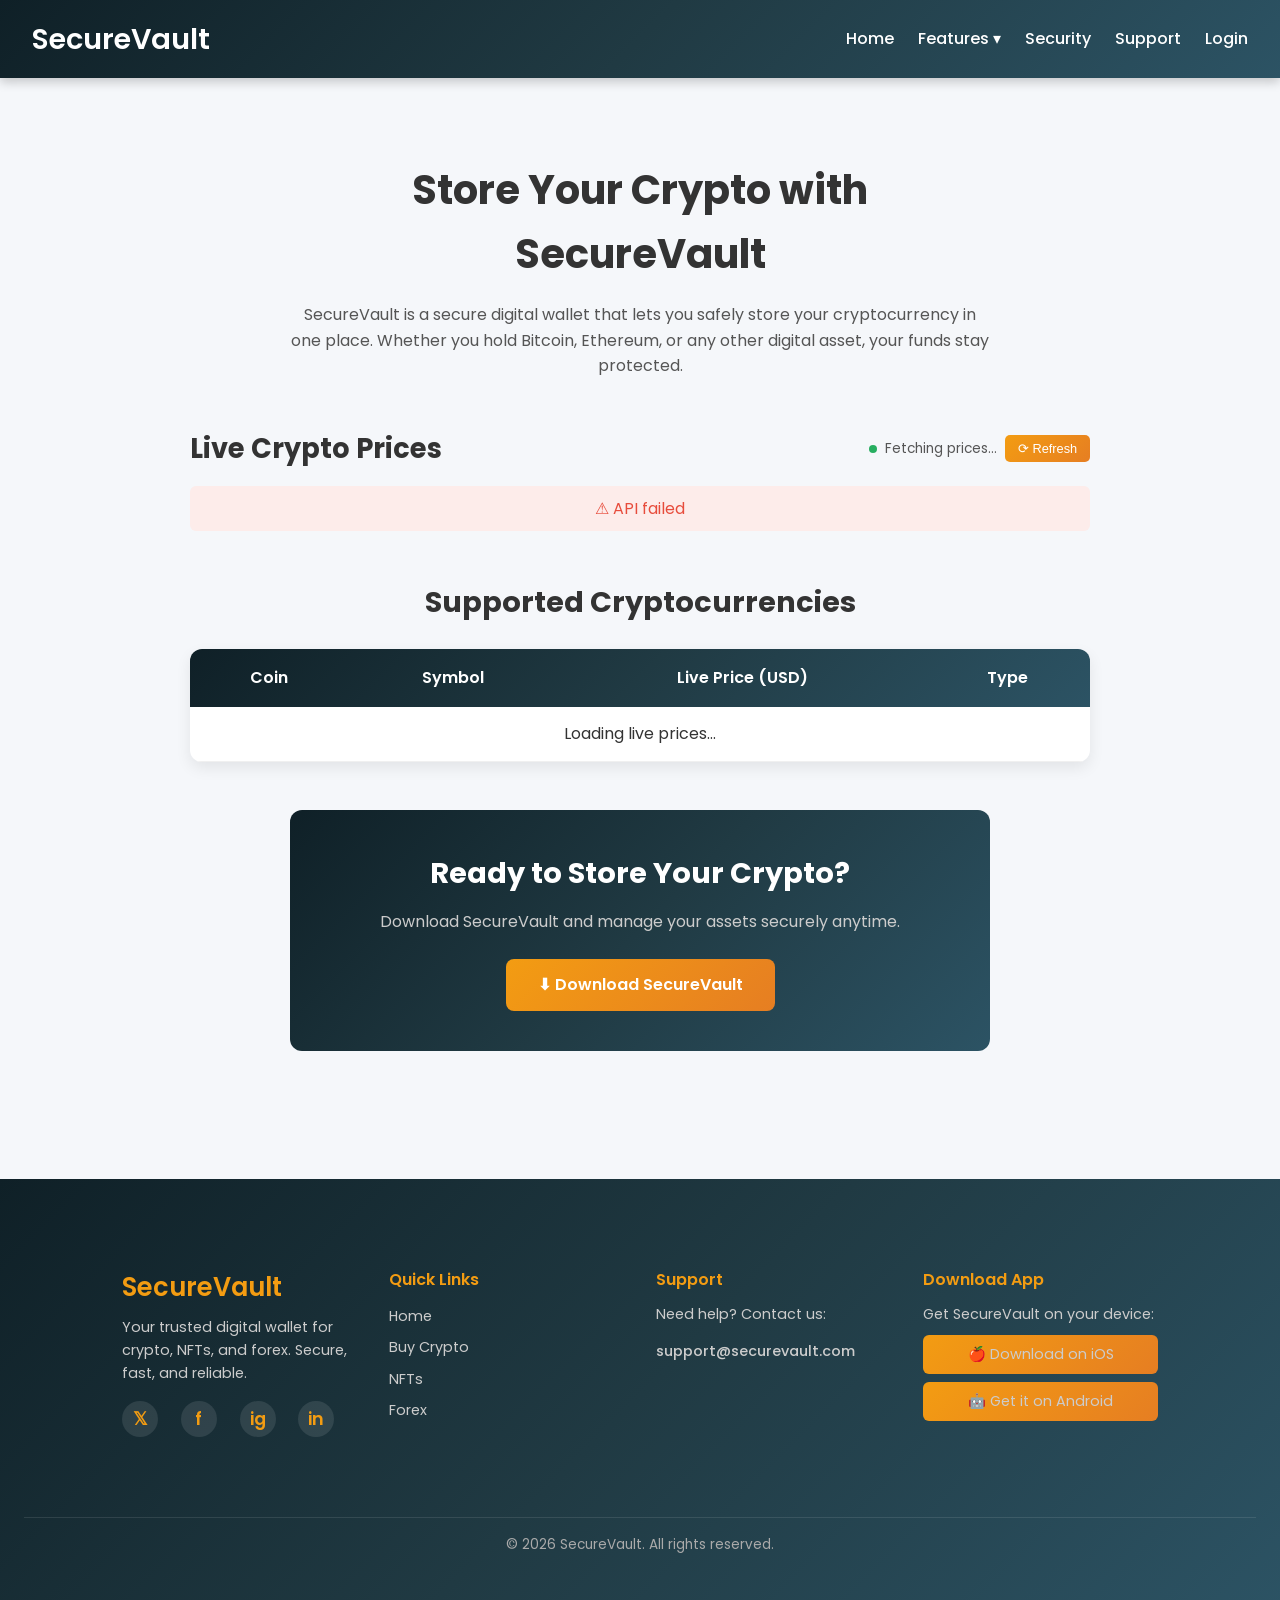
==== commit 71e46315: "web project" ====
--- a/buy-crypto.html
+++ b/buy-crypto.html
@@ -107,15 +107,25 @@
 
 </main>
 
-<!-- ================= FOOTER ================= -->
+<!-- ================= Footer ================= -->
+
 <footer>
     <div class="footer-container">
 
+        <!-- Brand -->
         <div class="footer-brand">
             <h3>SecureVault</h3>
-            <p>Your trusted digital wallet for crypto and more.</p>
-        </div>
-
+            <p>Your trusted digital wallet for crypto, NFTs, and forex. Secure, fast, and reliable.</p>
+
+            <div class="social-icons">
+                <a href="#">𝕏</a>
+                <a href="#">f</a>
+                <a href="#">ig</a>
+                <a href="#">in</a>
+            </div>
+        </div>
+
+        <!-- Quick Links -->
         <div class="footer-col">
             <h4>Quick Links</h4>
             <ul>
@@ -126,10 +136,28 @@
             </ul>
         </div>
 
+        <!-- Support -->
+        <div class="footer-col">
+            <h4>Support</h4>
+            <p>Need help? Contact us:</p>
+            <a href="mailto:support@securevault.com" class="footer-email">
+                support@securevault.com
+            </a>
+        </div>
+
+        <!-- Download App -->
+        <div class="footer-col">
+            <h4>Download App</h4>
+            <p>Get SecureVault on your device:</p>
+
+            <a href="#" class="app-btn">🍎 Download on iOS</a>
+            <a href="#" class="app-btn">🤖 Get it on Android</a>
+        </div>
+
     </div>
 
     <div class="footer-bottom">
-        <p>&copy; 2026 SecureVault</p>
+        <p>&copy; 2026 SecureVault. All rights reserved.</p>
     </div>
 </footer>
 
--- a/style.css
+++ b/style.css
@@ -750,6 +750,125 @@
         width: 100%;
     }
 }
+/* ===========================
+   FOOTER
+   =========================== */
+footer {
+    background: linear-gradient(135deg, #0f2027, #203a43, #2c5364);
+    color: white;
+    padding: 2.5rem 1.5rem;
+}
+
+/* Layout */
+.footer-container {
+    max-width: 1100px;
+    margin: 0 auto;
+    display: grid;
+    grid-template-columns: repeat(4, 1fr);
+    gap: 2rem;
+}
+
+/* Brand */
+.footer-brand h3 {
+    margin-bottom: 0.5rem;
+}
+
+.footer-brand p {
+    color: #ccc;
+    font-size: 0.9rem;
+    margin-bottom: 1rem;
+}
+
+/* Social icons */
+.social-icons a {
+    margin-right: 10px;
+    font-size: 1.1rem;
+    color: #f39c12;
+    text-decoration: none;
+}
+
+/* Columns */
+.footer-col h4 {
+    margin-bottom: 0.6rem;
+}
+
+.footer-col p {
+    font-size: 0.9rem;
+    color: #ccc;
+}
+
+/* Links */
+.footer-col ul {
+    list-style: none;
+    padding: 0;
+}
+
+.footer-col ul li {
+    margin-bottom: 6px;
+}
+
+.footer-col a {
+    color: #ccc;
+    text-decoration: none;
+    font-size: 0.9rem;
+    transition: 0.3s;
+}
+
+.footer-col a:hover {
+    color: #f39c12;
+}
+
+/* Email */
+.footer-email {
+    display: inline-block;
+    margin-top: 5px;
+    color: #f39c12;
+}
+
+/* App buttons */
+.app-btn {
+    display: block;
+    margin-top: 8px;
+    padding: 8px;
+    background: linear-gradient(135deg, #f39c12, #e67e22);
+    border-radius: 6px;
+    color: white;
+    text-decoration: none;
+    font-size: 0.9rem;
+    transition: 0.3s;
+}
+
+.app-btn:hover {
+    transform: scale(1.05);
+}
+
+/* Bottom bar */
+.footer-bottom {
+    text-align: center;
+    margin-top: 2rem;
+    font-size: 0.85rem;
+    color: #aaa;
+}
+
+/* ===========================
+   RESPONSIVE
+   =========================== */
+@media (max-width: 900px) {
+    .footer-container {
+        grid-template-columns: repeat(2, 1fr);
+    }
+}
+
+@media (max-width: 500px) {
+    .footer-container {
+        grid-template-columns: 1fr;
+        text-align: center;
+    }
+
+    .social-icons {
+        margin-top: 10px;
+    }
+}
 
 /* FOREX PAGE STYLES */
 
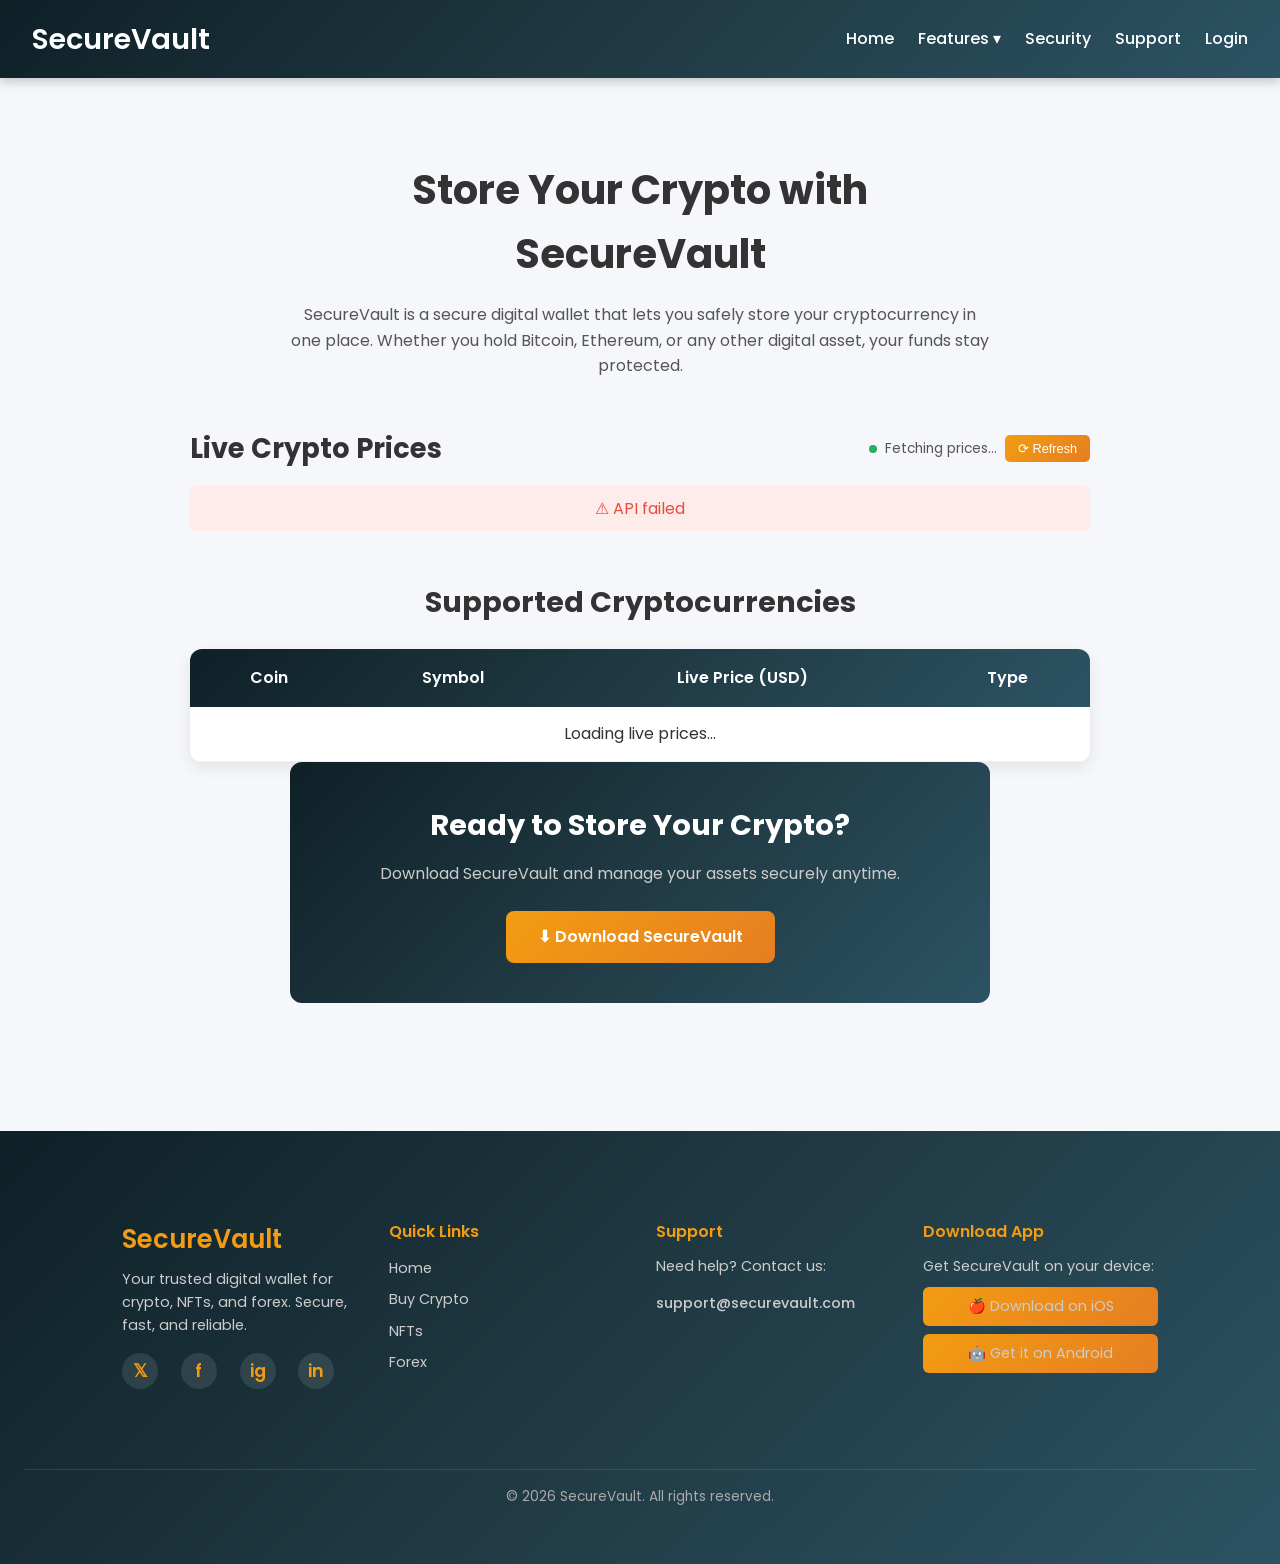
==== commit 125be9e4: "web project" ====
--- a/buy-crypto.html
+++ b/buy-crypto.html
@@ -36,9 +36,9 @@
                 </ul>
             </li>
 
-            <li><a href="#">Security</a></li>
-            <li><a href="#">Support</a></li>
-            <li><a href="#">Login</a></li>
+            <li><a href="security.html">Security</a></li>
+            <li><a href="support.html">Support</a></li>
+            <li><a href="login.html">Login</a></li>
         </ul>
     </nav>
 </header>
--- a/style.css
+++ b/style.css
@@ -850,9 +850,7 @@
     color: #aaa;
 }
 
-/* ===========================
-   RESPONSIVE
-   =========================== */
+/* RESPONSIVE */
 @media (max-width: 900px) {
     .footer-container {
         grid-template-columns: repeat(2, 1fr);
@@ -964,4 +962,745 @@
 
 .cta-btn:hover {
     transform: scale(1.05);
+}
+
+/* ===========================
+   NFTS PAGE STYLES
+   =========================== */
+
+/* Article Container */
+.nft-article {
+    max-width: 700px;
+    margin: 3rem auto;
+    text-align: center;
+}
+
+.nft-article h1 {
+    font-size: 2.5rem;
+    margin-bottom: 1rem;
+}
+
+.nft-article p {
+    color: #555;
+    margin-bottom: 1rem;
+}
+
+/* Table Heading */
+.table-heading {
+    margin-top: 2rem;
+    margin-bottom: 0.5rem;
+    font-size: 1.8rem;
+}
+
+/* NFT Table */
+.nft-table {
+    width: 100%;
+    border-collapse: collapse;
+    margin-top: 1.5rem;
+    background: white;
+    border-radius: 12px;
+    overflow: hidden;
+    box-shadow: 0 6px 15px rgba(0, 0, 0, 0.08);
+}
+
+.nft-table thead tr {
+    background: linear-gradient(135deg, #0f2027, #203a43, #2c5364);
+    color: white;
+}
+
+.nft-table th {
+    padding: 1rem;
+    font-weight: 600;
+    text-align: center;
+}
+
+.nft-table td {
+    padding: 0.9rem 1rem;
+    border-bottom: 1px solid #f0f0f0;
+    text-align: center;
+}
+
+.nft-table tr:last-child td {
+    border-bottom: none;
+}
+
+.nft-table .alt-row {
+    background: #fafafa;
+}
+
+.nft-table .symbol {
+    color: #f39c12;
+    font-weight: 600;
+}
+
+/* CTA Box */
+.cta-box {
+    margin-top: 3rem;
+    background: linear-gradient(135deg, #0f2027, #203a43, #2c5364);
+    border-radius: 12px;
+    padding: 2.5rem;
+    color: white;
+    text-align: center;
+}
+
+.cta-box h2 {
+    margin-bottom: 0.8rem;
+    font-size: 1.8rem;
+}
+
+.cta-box p {
+    color: #ccc;
+    margin-bottom: 1.5rem;
+}
+
+.cta-btn {
+    display: inline-block;
+    padding: 0.85rem 2rem;
+    background: linear-gradient(135deg, #f39c12, #e67e22);
+    color: white;
+    text-decoration: none;
+    border-radius: 8px;
+    font-weight: 600;
+    font-size: 1rem;
+    transition: 0.3s;
+}
+
+.cta-btn:hover {
+    transform: scale(1.05);
+}
+
+/* ===========================
+   SECURITY PAGE STYLES
+   =========================== */
+
+/* Hero */
+.security-hero {
+    max-width: 700px;
+    margin: 3rem auto;
+    text-align: center;
+}
+
+.security-hero h1 {
+    font-size: 2.5rem;
+    margin-bottom: 1rem;
+}
+
+.security-hero p {
+    color: #555;
+    margin-bottom: 1rem;
+}
+
+/* Section titles */
+.security-section,
+.security-table-section {
+    max-width: 1000px;
+    margin: 0 auto 3rem;
+    text-align: center;
+}
+
+.security-section h2,
+.security-table-section h2 {
+    font-size: 1.8rem;
+    margin-bottom: 0.5rem;
+}
+
+.section-desc {
+    color: #555;
+    margin-bottom: 2rem;
+}
+
+/* ===========================
+   SECURITY CARDS GRID
+   =========================== */
+.security-grid {
+    display: grid;
+    grid-template-columns: 1fr;
+    gap: 1.5rem;
+    margin-top: 1.5rem;
+}
+
+@media (min-width: 600px) {
+    .security-grid {
+        grid-template-columns: repeat(2, 1fr);
+    }
+}
+
+@media (min-width: 900px) {
+    .security-grid {
+        grid-template-columns: repeat(3, 1fr);
+    }
+}
+
+.security-card {
+    background: white;
+    border-radius: 12px;
+    padding: 1.8rem;
+    box-shadow: 0 6px 15px rgba(0,0,0,0.08);
+    text-align: center;
+    transition: 0.3s;
+}
+
+.security-card:hover {
+    transform: translateY(-8px);
+    background: #f39c12;
+    color: white;
+}
+
+.security-card:hover p {
+    color: white;
+}
+
+.security-card h3 {
+    font-size: 1rem;
+    margin-bottom: 0.5rem;
+}
+
+.security-card p {
+    font-size: 0.88rem;
+    color: #555;
+    line-height: 1.6;
+}
+
+/* ===========================
+   SECURITY TABLE
+   =========================== */
+.security-table {
+    width: 100%;
+    border-collapse: collapse;
+    margin-top: 1.5rem;
+    background: white;
+    border-radius: 12px;
+    overflow: hidden;
+    box-shadow: 0 6px 15px rgba(0,0,0,0.08);
+}
+
+.security-table thead tr {
+    background: linear-gradient(135deg, #0f2027, #203a43, #2c5364);
+    color: white;
+}
+
+.security-table th {
+    padding: 1rem;
+    font-weight: 600;
+    text-align: center;
+}
+
+.security-table td {
+    padding: 0.9rem 1rem;
+    border-bottom: 1px solid #f0f0f0;
+    text-align: center;
+}
+
+.security-table tr:last-child td {
+    border-bottom: none;
+}
+
+.security-table .alt-row {
+    background: #fafafa;
+}
+
+.security-table .symbol {
+    color: #f39c12;
+    font-weight: 600;
+}
+
+.status-active {
+    color: #27ae60;
+    font-weight: 600;
+}
+
+/* ===========================
+   CTA BOX
+   =========================== */
+.cta-box {
+    max-width: 700px;
+    margin: 0 auto 3rem;
+    background: linear-gradient(135deg, #0f2027, #203a43, #2c5364);
+    border-radius: 12px;
+    padding: 2.5rem;
+    color: white;
+    text-align: center;
+}
+
+.cta-box h2 {
+    margin-bottom: 0.8rem;
+    font-size: 1.8rem;
+}
+
+.cta-box p {
+    color: #ccc;
+    margin-bottom: 1.5rem;
+}
+
+.cta-btn {
+    display: inline-block;
+    padding: 0.85rem 2rem;
+    background: linear-gradient(135deg, #f39c12, #e67e22);
+    color: white;
+    text-decoration: none;
+    border-radius: 8px;
+    font-weight: 600;
+    font-size: 1rem;
+    transition: 0.3s;
+}
+
+.cta-btn:hover {
+    transform: scale(1.05);
+}
+
+/* ===========================
+   SUPPORT PAGE STYLES
+   =========================== */
+
+/* Hero */
+.support-hero {
+    max-width: 700px;
+    margin: 3rem auto;
+    text-align: center;
+}
+
+.support-hero h1 {
+    font-size: 2.5rem;
+    margin-bottom: 1rem;
+}
+
+.support-hero p {
+    color: #555;
+}
+
+/* Section titles */
+.contact-section,
+.support-form-section,
+.faq-section {
+    max-width: 900px;
+    margin: 0 auto 3rem;
+    text-align: center;
+}
+
+.contact-section h2,
+.support-form-section h2,
+.faq-section h2 {
+    font-size: 1.8rem;
+    margin-bottom: 0.5rem;
+}
+
+.section-desc {
+    color: #555;
+    margin-bottom: 2rem;
+}
+
+/* ===========================
+   CONTACT CARDS
+   =========================== */
+.contact-grid {
+    display: grid;
+    grid-template-columns: 1fr;
+    gap: 1.5rem;
+    margin-top: 1.5rem;
+}
+
+@media (min-width: 600px) {
+    .contact-grid {
+        grid-template-columns: repeat(3, 1fr);
+    }
+}
+
+.contact-card {
+    background: white;
+    border-radius: 12px;
+    padding: 1.8rem;
+    box-shadow: 0 6px 15px rgba(0,0,0,0.08);
+    text-align: center;
+    transition: 0.3s;
+}
+
+.contact-card:hover {
+    transform: translateY(-6px);
+    box-shadow: 0 10px 25px rgba(0,0,0,0.12);
+}
+
+.contact-card h3 {
+    font-size: 1rem;
+    margin-bottom: 0.5rem;
+}
+
+.contact-card p {
+    font-size: 0.88rem;
+    color: #555;
+    margin-bottom: 1rem;
+    line-height: 1.6;
+}
+
+.contact-link {
+    display: inline-block;
+    color: #f39c12;
+    font-weight: 600;
+    font-size: 0.9rem;
+    text-decoration: none;
+    transition: 0.3s;
+}
+
+.contact-link:hover {
+    text-decoration: underline;
+}
+
+/* ===========================
+   SUPPORT FORM
+   =========================== */
+.support-form {
+    background: white;
+    border-radius: 12px;
+    padding: 2rem;
+    box-shadow: 0 6px 20px rgba(0,0,0,0.1);
+    text-align: left;
+    max-width: 600px;
+    margin: 0 auto;
+}
+
+.form-group {
+    display: flex;
+    flex-direction: column;
+    margin-bottom: 1.2rem;
+}
+
+.form-group label {
+    font-weight: 500;
+    margin-bottom: 0.4rem;
+    font-size: 0.95rem;
+}
+
+.form-group input,
+.form-group select,
+.form-group textarea {
+    width: 100%;
+    padding: 0.8rem 1rem;
+    border-radius: 8px;
+    border: 1px solid #ccc;
+    font-family: 'Poppins', sans-serif;
+    font-size: 0.95rem;
+    transition: 0.3s;
+    resize: vertical;
+}
+
+.form-group input:focus,
+.form-group select:focus,
+.form-group textarea:focus {
+    border-color: #f39c12;
+    outline: none;
+}
+
+.support-form button {
+    width: 100%;
+    padding: 0.9rem;
+    border: none;
+    background: linear-gradient(135deg, #f39c12, #e67e22);
+    color: white;
+    font-size: 1rem;
+    font-family: 'Poppins', sans-serif;
+    border-radius: 8px;
+    cursor: pointer;
+    margin-top: 0.5rem;
+    transition: 0.3s;
+}
+
+.support-form button:hover {
+    transform: scale(1.03);
+}
+
+/* Success message */
+.success-msg {
+    background: #d4edda;
+    color: #155724;
+    border-radius: 8px;
+    padding: 1rem;
+    margin-top: 1rem;
+    text-align: center;
+    font-weight: 500;
+    font-size: 0.9rem;
+}
+
+.hidden {
+    display: none !important;
+}
+
+/* ===========================
+   FAQ SECTION
+   =========================== */
+.faq-list {
+    max-width: 700px;
+    margin: 0 auto;
+    text-align: left;
+}
+
+.faq-item {
+    background: white;
+    border-radius: 12px;
+    margin-bottom: 1rem;
+    box-shadow: 0 4px 10px rgba(0,0,0,0.06);
+    overflow: hidden;
+}
+
+.faq-question {
+    width: 100%;
+    background: none;
+    border: none;
+    padding: 1.1rem 1.5rem;
+    text-align: left;
+    font-family: 'Poppins', sans-serif;
+    font-size: 0.95rem;
+    font-weight: 600;
+    cursor: pointer;
+    display: flex;
+    justify-content: space-between;
+    align-items: center;
+    transition: 0.3s;
+    color: #333;
+}
+
+.faq-question:hover {
+    background: #fdf3e3;
+    color: #f39c12;
+}
+
+.faq-arrow {
+    font-size: 0.85rem;
+    transition: transform 0.3s;
+}
+
+.faq-answer {
+    max-height: 0;
+    overflow: hidden;
+    transition: max-height 0.3s ease;
+    padding: 0 1.5rem;
+}
+
+.faq-answer.open {
+    max-height: 200px;
+    padding: 0 1.5rem 1.2rem;
+}
+
+.faq-answer p {
+    color: #555;
+    font-size: 0.9rem;
+    line-height: 1.7;
+}
+
+/* ===========================
+   LOGIN PAGE STYLES
+   =========================== */
+
+/* Main layout */
+.login-main {
+    display: flex;
+    align-items: center;
+    justify-content: center;
+    padding: 3rem 2rem;
+    min-height: calc(100vh - 200px);
+}
+
+/* Container — two columns */
+.login-container {
+    display: flex;
+    max-width: 900px;
+    width: 100%;
+    border-radius: 16px;
+    overflow: hidden;
+    box-shadow: 0 10px 40px rgba(0,0,0,0.12);
+}
+
+/* ===========================
+   LEFT PANEL
+   =========================== */
+.login-left {
+    background: linear-gradient(135deg, #0f2027, #203a43, #2c5364);
+    color: white;
+    padding: 3rem 2rem;
+    flex: 1;
+    display: flex;
+    flex-direction: column;
+    justify-content: center;
+}
+
+.login-left h2 {
+    font-size: 2rem;
+    font-weight: 600;
+    color: #f39c12;
+    margin-bottom: 1rem;
+}
+
+.login-left p {
+    color: #ccc;
+    font-size: 0.95rem;
+    line-height: 1.7;
+    margin-bottom: 2rem;
+}
+
+.login-features {
+    list-style: none;
+    padding: 0;
+    display: flex;
+    flex-direction: column;
+    gap: 0.8rem;
+}
+
+.login-features li {
+    color: #ccc;
+    font-size: 0.9rem;
+    padding-left: 1.2rem;
+    position: relative;
+}
+
+.login-features li::before {
+    content: '✔';
+    position: absolute;
+    left: 0;
+    color: #f39c12;
+    font-size: 0.85rem;
+}
+
+/* ===========================
+   RIGHT PANEL
+   =========================== */
+.login-right {
+    background: white;
+    padding: 3rem 2rem;
+    flex: 1;
+    display: flex;
+    flex-direction: column;
+    justify-content: center;
+}
+
+.login-right h1 {
+    font-size: 2rem;
+    margin-bottom: 0.4rem;
+}
+
+.login-subtitle {
+    color: #555;
+    font-size: 0.9rem;
+    margin-bottom: 1.5rem;
+}
+
+/* Error message */
+.login-error {
+    background: #fdecea;
+    color: #e74c3c;
+    border-radius: 8px;
+    padding: 0.8rem 1rem;
+    font-size: 0.88rem;
+    margin-bottom: 1rem;
+}
+
+.hidden {
+    display: none !important;
+}
+
+/* Form groups */
+.form-group {
+    display: flex;
+    flex-direction: column;
+    margin-bottom: 1.2rem;
+}
+
+.form-group label {
+    font-weight: 500;
+    font-size: 0.95rem;
+    margin-bottom: 0.4rem;
+}
+
+.form-group input {
+    width: 100%;
+    padding: 0.8rem 1rem;
+    border-radius: 8px;
+    border: 1px solid #ccc;
+    font-family: 'Poppins', sans-serif;
+    font-size: 0.95rem;
+    transition: 0.3s;
+}
+
+.form-group input:focus {
+    border-color: #f39c12;
+    outline: none;
+}
+
+
+/* Remember me + forgot */
+.login-options {
+    display: flex;
+    justify-content: column;
+    gap: 0.5rem;
+    margin-bottom: 1.2rem;
+    font-size: 0.88rem;
+}
+
+.remember-me {
+    display: flex;
+    align-items: center;
+    gap: 0.4rem;
+    color: #555;
+    cursor: pointer;
+}
+
+.forgot-link {
+    color: #f39c12;
+    text-decoration: none;
+    font-weight: 500;
+    transition: 0.3s;
+}
+
+.forgot-link:hover {
+    text-decoration: underline;
+}
+
+/* Login button */
+.login-btn {
+    width: 100%;
+    padding: 0.9rem;
+    border: none;
+    background: linear-gradient(135deg, #f39c12, #e67e22);
+    color: white;
+    font-size: 1rem;
+    font-family: 'Poppins', sans-serif;
+    border-radius: 8px;
+    cursor: pointer;
+    transition: 0.3s;
+}
+
+.login-btn:hover {
+    transform: scale(1.03);
+}
+
+/* Register link */
+.register-text {
+    text-align: center;
+    margin-top: 1.2rem;
+    font-size: 0.88rem;
+    color: #555;
+}
+
+.register-text a {
+    color: #f39c12;
+    font-weight: 600;
+    text-decoration: none;
+}
+
+.register-text a:hover {
+    text-decoration: underline;
+}
+
+/* ===========================
+   RESPONSIVE
+   =========================== */
+@media (max-width: 700px) {
+    .login-container {
+        flex-direction: column;
+    }
+
+    .login-left {
+        padding: 2rem;
+    }
+
+    .login-right {
+        padding: 2rem;
+    }
 }
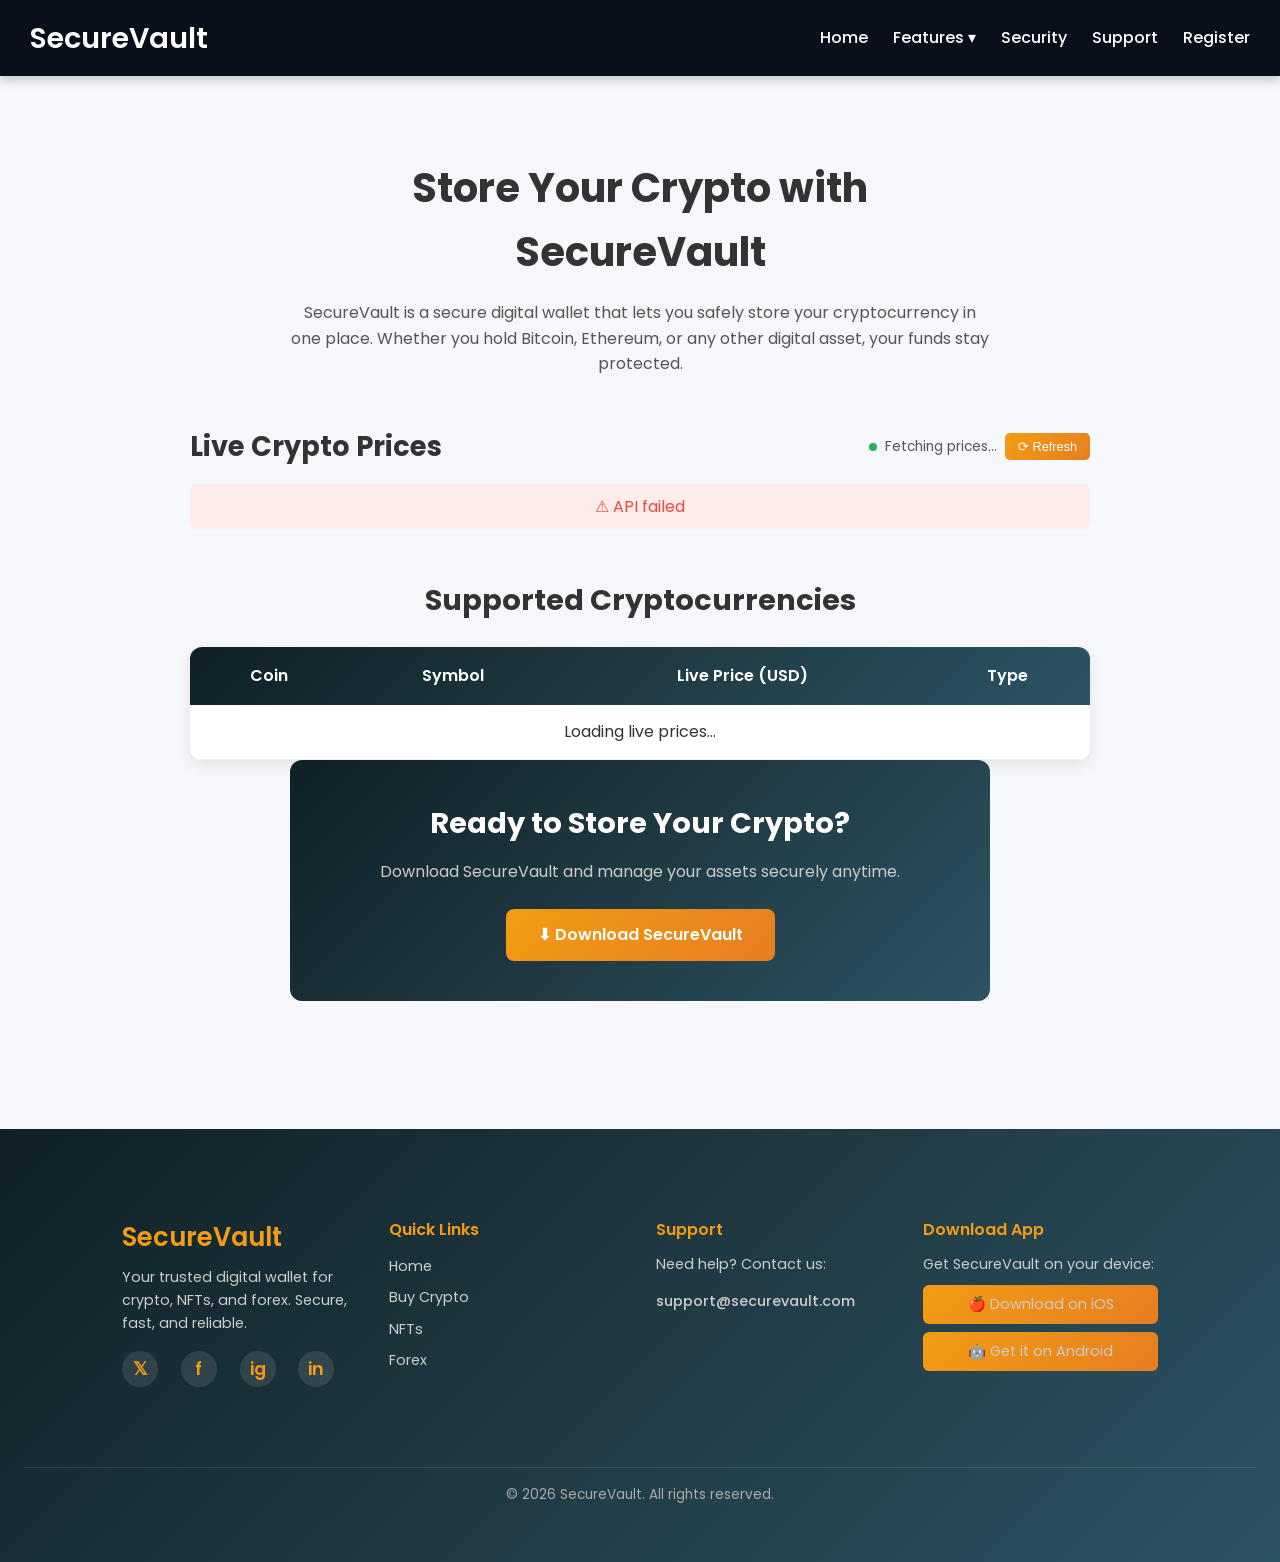
==== commit bef24d1c: "web project" ====
--- a/buy-crypto.html
+++ b/buy-crypto.html
@@ -38,7 +38,7 @@
 
             <li><a href="security.html">Security</a></li>
             <li><a href="support.html">Support</a></li>
-            <li><a href="login.html">Login</a></li>
+            <li><a href="register.html">Register</a></li>
         </ul>
     </nav>
 </header>
--- a/style.css
+++ b/style.css
@@ -1485,222 +1485,416 @@
     line-height: 1.7;
 }
 
-/* ===========================
-   LOGIN PAGE STYLES
-   =========================== */
-
-/* Main layout */
-.login-main {
+/* ===== RESET ===== */
+* {
+  margin: 0;
+  padding: 0;
+  box-sizing: border-box;
+}
+
+body {
+  font-family: 'Poppins', sans-serif;
+  background: #f5f7fb;
+}
+
+/* ===== NAVBAR ===== */
+nav {
+  display: flex;
+  justify-content: space-between;
+  align-items: center;
+  background: #0a0f1c;
+  padding: 15px 30px;
+}
+
+nav h2 {
+  color: white;
+}
+
+nav ul {
+  display: flex;
+  list-style: none;
+  gap: 25px;
+}
+
+nav ul li a {
+  color: white;
+  text-decoration: none;
+}
+
+nav ul li a.active {
+  color: #4da3ff;
+}
+
+/* HAMBURGER */
+.hamburger {
+  display: none;
+  flex-direction: column;
+  cursor: pointer;
+}
+
+.hamburger div {
+  width: 25px;
+  height: 3px;
+  background: white;
+  margin: 4px;
+}
+
+/* ===== MAIN LAYOUT ===== */
+.register-main {
+  display: flex;
+  justify-content: center;
+  padding: 50px 20px;
+}
+
+.register-container {
+  display: flex;
+  max-width: 1000px;
+  width: 100%;
+  background: white;
+  border-radius: 10px;
+  overflow: hidden;
+  box-shadow: 0 5px 20px rgba(0,0,0,0.1);
+}
+
+/* LEFT */
+.register-left {
+  flex: 1;
+  background: linear-gradient(135deg, #0a0f1c, #1a2238);
+  color: white;
+  padding: 40px;
+}
+
+.features {
+  margin-top: 20px;
+}
+
+.features li {
+  margin-bottom: 10px;
+}
+
+/* RIGHT */
+.register-right {
+  flex: 1;
+  padding: 40px;
+}
+
+.subtitle {
+  color: gray;
+  margin-bottom: 20px;
+}
+
+/* FORM */
+.form-group {
+  margin-bottom: 15px;
+}
+
+.form-group input,
+.form-group select {
+  width: 100%;
+  padding: 10px;
+  border: 1px solid #ccc;
+  border-radius: 5px;
+}
+
+.checkbox-group {
+  display: flex;
+  align-items: center;
+  gap: 10px;
+}
+
+/* BUTTON */
+.register-btn {
+  width: 100%;
+  padding: 12px;
+  background: #0a0f1c;
+  color: white;
+  border: none;
+  border-radius: 5px;
+  cursor: pointer;
+}
+
+/* RESPONSIVE */
+@media (max-width: 768px) {
+
+  nav ul {
+    display: none;
+    flex-direction: column;
+    position: absolute;
+    background: #0a0f1c;
+    top: 60px;
+    right: 0;
+    width: 200px;
+  }
+
+  nav ul.active {
+    display: flex;
+  }
+
+  .hamburger {
+    display: flex;
+  }
+
+  .register-container {
+    flex-direction: column;
+  }
+
+  .register-left {
+    text-align: center;
+  }
+}
+
+/* MAIN */
+.register-main {
+    min-height: calc(100vh - 140px);
     display: flex;
     align-items: center;
     justify-content: center;
-    padding: 3rem 2rem;
-    min-height: calc(100vh - 200px);
-}
-
-/* Container — two columns */
-.login-container {
+    padding: 40px;
+}
+
+/* CONTAINER */
+.register-container {
     display: flex;
-    max-width: 900px;
     width: 100%;
-    border-radius: 16px;
+    max-width: 1000px;
+    background: white;
+    border-radius: 10px;
     overflow: hidden;
-    box-shadow: 0 10px 40px rgba(0,0,0,0.12);
-}
-
-/* ===========================
-   LEFT PANEL
-   =========================== */
-.login-left {
+    box-shadow: 0 10px 25px rgba(0,0,0,0.1);
+}
+
+/* LEFT */
+.register-left {
+    flex: 1;
+    padding: 40px;
     background: linear-gradient(135deg, #0f2027, #203a43, #2c5364);
     color: white;
-    padding: 3rem 2rem;
+}
+
+.register-left h2 {
+    margin-bottom: 10px;
+}
+
+.register-left p {
+    margin-bottom: 20px;
+}
+
+.register-features {
+    list-style: none;
+}
+
+.register-features li {
+    margin-bottom: 10px;
+}
+
+/* RIGHT */
+.register-right {
     flex: 1;
+    padding: 40px;
+}
+
+/* FORM */
+.register-form {
     display: flex;
     flex-direction: column;
+    gap: 15px;
+}
+
+.form-group input,
+.form-group select {
+    padding: 10px;
+    border: 1px solid #ccc;
+    border-radius: 5px;
+}
+
+/* BUTTON */
+.register-btn {
+    background: #2c5364;
+    color: white;
+    padding: 12px;
+    border: none;
+    cursor: pointer;
+}
+
+.register-btn:hover {
+    background: #203a43;
+}
+
+/* PASSWORD */
+.password-requirements {
+    font-size: 12px;
+}
+
+.req {
+    display: block;
+    color: gray;
+}
+
+.req.valid {
+    color: green;
+}
+
+/* SUCCESS */
+.success-panel {
+    text-align: center;
+}
+
+.hidden {
+    display: none;
+}
+
+/* MOBILE */
+@media (max-width: 768px) {
+    .register-container {
+        flex-direction: column;
+    }
+}
+
+/* MAIN */
+.register-main {
+    min-height: calc(100vh - 140px);
+    display: flex;
+    align-items: center;
     justify-content: center;
-}
-
-.login-left h2 {
-    font-size: 2rem;
-    font-weight: 600;
-    color: #f39c12;
-    margin-bottom: 1rem;
-}
-
-.login-left p {
-    color: #ccc;
-    font-size: 0.95rem;
-    line-height: 1.7;
-    margin-bottom: 2rem;
-}
-
-.login-features {
+    padding: 40px;
+}
+
+/* CONTAINER */
+.register-container {
+    display: flex;
+    width: 100%;
+    max-width: 1000px;
+    background: white;
+    border-radius: 10px;
+    overflow: hidden;
+    box-shadow: 0 10px 25px rgba(0,0,0,0.1);
+}
+
+/* LEFT */
+.register-left {
+    flex: 1;
+    padding: 40px;
+    background: linear-gradient(135deg, #0f2027, #203a43, #2c5364);
+    color: white;
+}
+
+.register-left h2 {
+    margin-bottom: 10px;
+}
+
+.register-left p {
+    margin-bottom: 20px;
+}
+
+.register-features {
     list-style: none;
-    padding: 0;
+}
+
+.register-features li {
+    margin-bottom: 10px;
+}
+
+/* RIGHT */
+.register-right {
+    flex: 1;
+    padding: 40px;
+}
+
+/* FORM */
+.register-form {
     display: flex;
     flex-direction: column;
-    gap: 0.8rem;
-}
-
-.login-features li {
-    color: #ccc;
-    font-size: 0.9rem;
-    padding-left: 1.2rem;
-    position: relative;
-}
-
-.login-features li::before {
-    content: '✔';
-    position: absolute;
-    left: 0;
-    color: #f39c12;
-    font-size: 0.85rem;
-}
-
-/* ===========================
-   RIGHT PANEL
-   =========================== */
-.login-right {
-    background: white;
-    padding: 3rem 2rem;
-    flex: 1;
-    display: flex;
-    flex-direction: column;
-    justify-content: center;
-}
-
-.login-right h1 {
-    font-size: 2rem;
-    margin-bottom: 0.4rem;
-}
-
-.login-subtitle {
-    color: #555;
-    font-size: 0.9rem;
-    margin-bottom: 1.5rem;
-}
-
-/* Error message */
-.login-error {
-    background: #fdecea;
-    color: #e74c3c;
-    border-radius: 8px;
-    padding: 0.8rem 1rem;
-    font-size: 0.88rem;
-    margin-bottom: 1rem;
-}
-
-.hidden {
-    display: none !important;
-}
-
-/* Form groups */
+    gap: 15px;
+}
+
 .form-group {
     display: flex;
     flex-direction: column;
-    margin-bottom: 1.2rem;
-}
-
-.form-group label {
-    font-weight: 500;
-    font-size: 0.95rem;
-    margin-bottom: 0.4rem;
-}
-
-.form-group input {
-    width: 100%;
-    padding: 0.8rem 1rem;
-    border-radius: 8px;
+}
+
+.form-group input,
+.form-group select {
+    padding: 12px;
     border: 1px solid #ccc;
+    border-radius: 5px;
     font-family: 'Poppins', sans-serif;
-    font-size: 0.95rem;
-    transition: 0.3s;
-}
-
-.form-group input:focus {
-    border-color: #f39c12;
-    outline: none;
-}
-
-
-/* Remember me + forgot */
-.login-options {
-    display: flex;
-    justify-content: column;
-    gap: 0.5rem;
-    margin-bottom: 1.2rem;
-    font-size: 0.88rem;
-}
-
-.remember-me {
+}
+
+/* CHECKBOX FIX */
+.checkbox-row {
     display: flex;
     align-items: center;
-    gap: 0.4rem;
-    color: #555;
+    gap: 10px;
+    margin-top: 10px;
+}
+
+.checkbox-row input[type="checkbox"] {
+    width: 16px;
+    height: 16px;
     cursor: pointer;
 }
 
-.forgot-link {
-    color: #f39c12;
-    text-decoration: none;
-    font-weight: 500;
-    transition: 0.3s;
-}
-
-.forgot-link:hover {
-    text-decoration: underline;
-}
-
-/* Login button */
-.login-btn {
-    width: 100%;
-    padding: 0.9rem;
+.checkbox-row label {
+    margin: 0;
+    font-size: 14px;
+    cursor: pointer;
+}
+
+/* BUTTON */
+.register-btn {
+    background: #2c5364;
+    color: white;
+    padding: 12px;
     border: none;
-    background: linear-gradient(135deg, #f39c12, #e67e22);
-    color: white;
-    font-size: 1rem;
+    cursor: pointer;
+    border-radius: 5px;
     font-family: 'Poppins', sans-serif;
-    border-radius: 8px;
-    cursor: pointer;
-    transition: 0.3s;
-}
-
-.login-btn:hover {
-    transform: scale(1.03);
-}
-
-/* Register link */
-.register-text {
-    text-align: center;
-    margin-top: 1.2rem;
-    font-size: 0.88rem;
-    color: #555;
-}
-
-.register-text a {
-    color: #f39c12;
-    font-weight: 600;
-    text-decoration: none;
-}
-
-.register-text a:hover {
-    text-decoration: underline;
-}
-
-/* ===========================
-   RESPONSIVE
-   =========================== */
-@media (max-width: 700px) {
-    .login-container {
+    font-weight: 600;
+}
+
+.register-btn:hover {
+    background: #203a43;
+}
+
+/* PASSWORD */
+.password-requirements {
+    font-size: 12px;
+    margin-top: 8px;
+}
+
+.req {
+    display: block;
+    color: gray;
+}
+
+.req.valid {
+    color: green;
+}
+
+/* SUCCESS */
+.success-panel {
+    text-align: center;
+    padding: 50px 20px;
+}
+
+.success-icon {
+    font-size: 50px;
+    color: green;
+    margin-bottom: 15px;
+}
+
+.hidden {
+    display: none;
+}
+
+/* MOBILE */
+@media (max-width: 768px) {
+    .register-container {
         flex-direction: column;
     }
 
-    .login-left {
-        padding: 2rem;
-    }
-
-    .login-right {
-        padding: 2rem;
+    .register-left,
+    .register-right {
+        width: 100%;
     }
 }
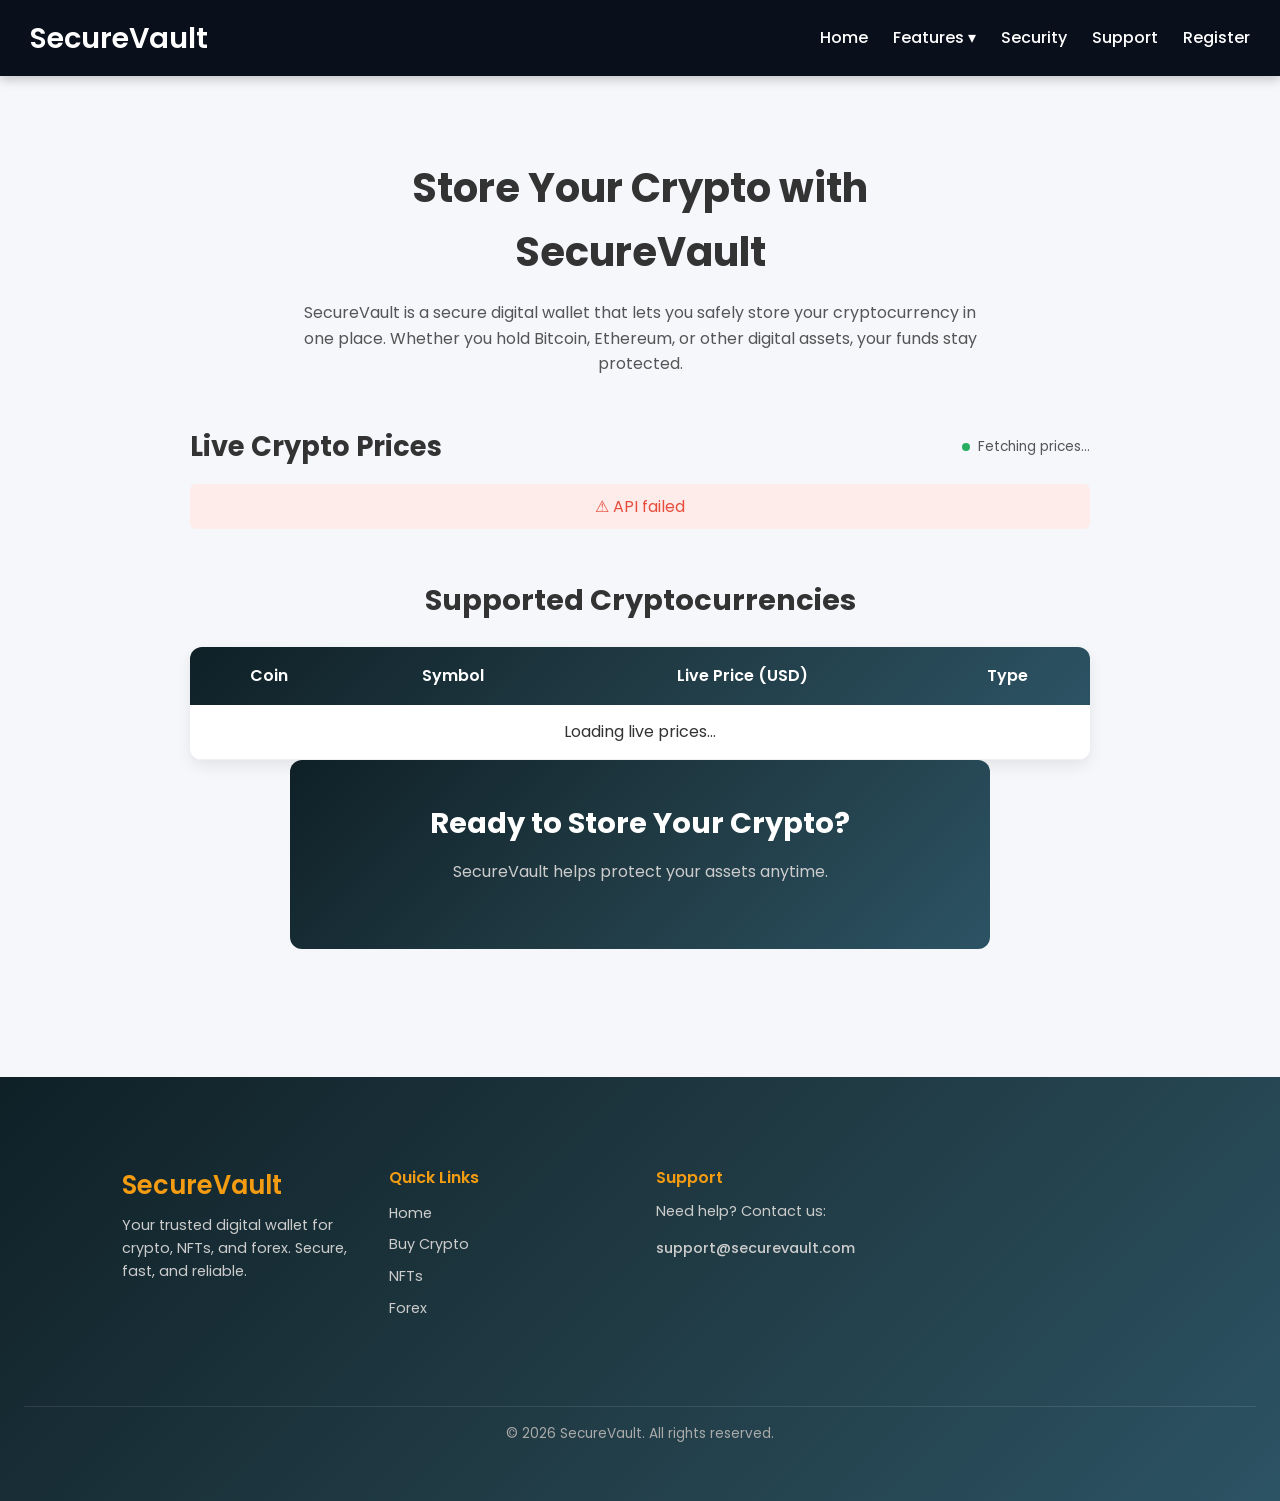
==== commit 8358582a: "web project" ====
--- a/buy-crypto.html
+++ b/buy-crypto.html
@@ -1,61 +1,64 @@
 <!DOCTYPE html>
 <html lang="en">
 <head>
-    <meta charset="UTF-8">
-    <meta name="viewport" content="width=device-width, initial-scale=1.0">
-    <title>SecureVault | Buy Crypto</title>
-
-    <link rel="stylesheet" href="style.css">
-    <link rel="stylesheet" href="buy-crypto.css">
-
-    <link href="https://fonts.googleapis.com/css2?family=Poppins:wght@300;400;600&display=swap" rel="stylesheet">
+<meta charset="UTF-8">
+<meta name="viewport" content="width=device-width, initial-scale=1.0">
+<title>SecureVault | Buy Crypto</title>
+
+<link rel="stylesheet" href="style.css">
+<link rel="stylesheet" href="buy-crypto.css">
+
+<link href="https://fonts.googleapis.com/css2?family=Poppins:wght@300;400;600&display=swap" rel="stylesheet">
 </head>
 
 <body>
 
-<!-- ================= NAV ================= -->
+<!-- NAV -->
 <header>
-    <nav>
-        <h2>SecureVault</h2>
-
-        <div class="hamburger" onclick="toggleMenu()">
-            <div></div>
-            <div></div>
-            <div></div>
-        </div>
-
-        <ul>
-            <li><a href="index.html">Home</a></li>
-
-            <li class="dropdown">
-                <a href="#">Features <span class="arrow">&#9662;</span></a>
-                <ul class="dropdown-menu">
-                    <li><a href="buy-crypto.html" class="active">Buy Crypto</a></li>
-                    <li><a href="nfts.html">NFTs</a></li>
-                    <li><a href="forex.html">Forex</a></li>
-                </ul>
-            </li>
-
-            <li><a href="security.html">Security</a></li>
-            <li><a href="support.html">Support</a></li>
-            <li><a href="register.html">Register</a></li>
-        </ul>
-    </nav>
+<nav>
+    <h2>SecureVault</h2>
+
+    <div class="hamburger" onclick="toggleMenu()">
+        <div></div>
+        <div></div>
+        <div></div>
+    </div>
+
+    <ul>
+        <li><a href="index.html">Home</a></li>
+
+        <li class="dropdown">
+            <a href="#">Features <span class="arrow">&#9662;</span></a>
+            <ul class="dropdown-menu">
+                <li><a href="buy-crypto.html" class="active">Buy Crypto</a></li>
+                <li><a href="nfts.html">NFTs</a></li>
+                <li><a href="forex.html">Forex</a></li>
+            </ul>
+        </li>
+
+        <li><a href="security.html">Security</a></li>
+        <li><a href="support.html">Support</a></li>
+        <li><a href="register.html">Register</a></li>
+    </ul>
+</nav>
 </header>
 
-<!-- ================= MAIN ================= -->
+
+<!-- MAIN -->
 <main>
 
 <!-- HERO -->
 <article class="buy-article">
     <h1>Store Your Crypto with SecureVault</h1>
+
     <p>
         SecureVault is a secure digital wallet that lets you safely store your cryptocurrency in one place.
-        Whether you hold Bitcoin, Ethereum, or any other digital asset, your funds stay protected.
+        Whether you hold Bitcoin, Ethereum, or other digital assets, your funds stay protected.
     </p>
 </article>
 
-<!-- ================= LIVE API SECTION ================= -->
+
+<!-- LIVE PRICES -->
 <section class="live-section">
 
     <div class="live-header">
@@ -64,186 +67,255 @@
         <div class="live-meta">
             <span class="live-dot"></span>
             <span id="lastUpdated">Fetching prices...</span>
-            <button class="refresh-btn" onclick="fetchPrices()">⟳ Refresh</button>
         </div>
+
     </div>
 
     <div id="priceSpinner" class="spinner"></div>
+
     <div id="priceError" class="price-error hidden"></div>
+
     <div class="price-grid" id="priceGrid"></div>
 
 </section>
 
-<!-- ================= TABLE ================= -->
+
+<!-- TABLE -->
 <section class="table-section">
 
-    <h2 class="table-heading">Supported Cryptocurrencies</h2>
-
-    <table class="crypto-table">
-        <thead>
-            <tr>
-                <th>Coin</th>
-                <th>Symbol</th>
-                <th>Live Price (USD)</th>
-                <th>Type</th>
-            </tr>
-        </thead>
-
-        <tbody id="cryptoTableBody">
-            <tr>
-                <td colspan="4">Loading live prices...</td>
-            </tr>
-        </tbody>
-    </table>
+<h2 class="table-heading">
+Supported Cryptocurrencies
+</h2>
+
+<table class="crypto-table">
+
+<thead>
+<tr>
+<th>Coin</th>
+<th>Symbol</th>
+<th>Live Price (USD)</th>
+<th>Type</th>
+</tr>
+</thead>
+
+<tbody id="cryptoTableBody">
+<tr>
+<td colspan="4">Loading live prices...</td>
+</tr>
+</tbody>
+
+</table>
 
 </section>
 
-<!-- ================= CTA ================= -->
+
+<!-- CTA (button removed) -->
 <div class="cta-box">
     <h2>Ready to Store Your Crypto?</h2>
-    <p>Download SecureVault and manage your assets securely anytime.</p>
-    <a href="#" class="cta-btn">⬇ Download SecureVault</a>
+    <p>SecureVault helps protect your assets anytime.</p>
 </div>
 
 </main>
 
-<!-- ================= Footer ================= -->
-
+
+<!-- FOOTER -->
 <footer>
-    <div class="footer-container">
-
-        <!-- Brand -->
-        <div class="footer-brand">
-            <h3>SecureVault</h3>
-            <p>Your trusted digital wallet for crypto, NFTs, and forex. Secure, fast, and reliable.</p>
-
-            <div class="social-icons">
-                <a href="#">𝕏</a>
-                <a href="#">f</a>
-                <a href="#">ig</a>
-                <a href="#">in</a>
-            </div>
-        </div>
-
-        <!-- Quick Links -->
-        <div class="footer-col">
-            <h4>Quick Links</h4>
-            <ul>
-                <li><a href="index.html">Home</a></li>
-                <li><a href="buy-crypto.html">Buy Crypto</a></li>
-                <li><a href="nfts.html">NFTs</a></li>
-                <li><a href="forex.html">Forex</a></li>
-            </ul>
-        </div>
-
-        <!-- Support -->
-        <div class="footer-col">
-            <h4>Support</h4>
-            <p>Need help? Contact us:</p>
-            <a href="mailto:support@securevault.com" class="footer-email">
-                support@securevault.com
-            </a>
-        </div>
-
-        <!-- Download App -->
-        <div class="footer-col">
-            <h4>Download App</h4>
-            <p>Get SecureVault on your device:</p>
-
-            <a href="#" class="app-btn">🍎 Download on iOS</a>
-            <a href="#" class="app-btn">🤖 Get it on Android</a>
-        </div>
-
-    </div>
-
-    <div class="footer-bottom">
-        <p>&copy; 2026 SecureVault. All rights reserved.</p>
-    </div>
+
+<div class="footer-container">
+
+<!-- Brand -->
+<div class="footer-brand">
+    <h3>SecureVault</h3>
+
+    <p>
+        Your trusted digital wallet for crypto, NFTs, and forex.
+        Secure, fast, and reliable.
+    </p>
+</div>
+
+
+<!-- Quick Links -->
+<div class="footer-col">
+
+<h4>Quick Links</h4>
+
+<ul>
+<li><a href="index.html">Home</a></li>
+<li><a href="buy-crypto.html">Buy Crypto</a></li>
+<li><a href="nfts.html">NFTs</a></li>
+<li><a href="forex.html">Forex</a></li>
+</ul>
+
+</div>
+
+
+<!-- Support -->
+<div class="footer-col">
+
+<h4>Support</h4>
+
+<p>Need help? Contact us:</p>
+
+<a href="mailto:support@securevault.com"
+class="footer-email">
+support@securevault.com
+</a>
+
+</div>
+
+</div>
+
+
+<div class="footer-bottom">
+<p>&copy; 2026 SecureVault. All rights reserved.</p>
+</div>
+
 </footer>
 
-<!-- ================= SCRIPT ================= -->
+
+
 <script>
 
 /* NAV */
 function toggleMenu() {
-    document.querySelector('nav ul').classList.toggle('active');
-}
+document.querySelector('nav ul').classList.toggle('active');
+}
+
 
 /* COINS */
 const coins = [
-    { id: 'bitcoin', symbol: 'BTC', name: 'Bitcoin', icon: '₿', type: 'Digital Currency' },
-    { id: 'ethereum', symbol: 'ETH', name: 'Ethereum', icon: 'Ξ', type: 'Smart Platform' },
-    { id: 'solana', symbol: 'SOL', name: 'Solana', icon: '◎', type: 'Blockchain' }
+
+{
+id:'bitcoin',
+symbol:'BTC',
+name:'Bitcoin',
+icon:'₿',
+type:'Digital Currency'
+},
+
+{
+id:'ethereum',
+symbol:'ETH',
+name:'Ethereum',
+icon:'Ξ',
+type:'Smart Platform'
+},
+
+{
+id:'solana',
+symbol:'SOL',
+name:'Solana',
+icon:'◎',
+type:'Blockchain'
+}
+
 ];
 
-const coinIds = coins.map(c => c.id).join(',');
-
-/* FETCH API */
-async function fetchPrices() {
-
-    document.getElementById('priceSpinner').classList.remove('hidden');
-    document.getElementById('priceError').classList.add('hidden');
-
-    try {
-        const res = await fetch(
-            `https://api.coingecko.com/api/v3/simple/price?ids=${coinIds}&vs_currencies=usd&include_24hr_change=true`
-        );
-
-        const data = await res.json();
-
-        renderCards(data);
-        renderTable(data);
-
-        document.getElementById('lastUpdated').textContent =
-            "Updated at " + new Date().toLocaleTimeString();
-
-    } catch (err) {
-        document.getElementById('priceError').textContent = "⚠ API failed";
-        document.getElementById('priceError').classList.remove('hidden');
-    }
-
-    document.getElementById('priceSpinner').classList.add('hidden');
-}
+
+const coinIds =
+coins.map(c=>c.id).join(',');
+
+
+/* API */
+async function fetchPrices(){
+
+document.getElementById('priceSpinner')
+.classList.remove('hidden');
+
+document.getElementById('priceError')
+.classList.add('hidden');
+
+try{
+
+const res = await fetch(
+`https://api.coingecko.com/api/v3/simple/price?ids=${coinIds}&vs_currencies=usd`
+);
+
+const data = await res.json();
+
+renderCards(data);
+
+renderTable(data);
+
+document.getElementById('lastUpdated')
+.textContent =
+"Updated at " +
+new Date().toLocaleTimeString();
+
+}
+
+catch(err){
+
+document.getElementById('priceError')
+.textContent="⚠ API failed";
+
+document.getElementById('priceError')
+.classList.remove('hidden');
+
+}
+
+document.getElementById('priceSpinner')
+.classList.add('hidden');
+
+}
+
 
 /* CARDS */
-function renderCards(data) {
-    const grid = document.getElementById('priceGrid');
-
-    grid.innerHTML = coins.map(c => {
-        const price = data[c.id]?.usd || "N/A";
-
-        return `
-        <div class="price-card">
-            <div class="price-icon">${c.icon}</div>
-            <div class="price-name">${c.name}</div>
-            <div class="price-symbol">${c.symbol}</div>
-            <div class="price-amount">$${price}</div>
-        </div>
-        `;
-    }).join('');
-}
+function renderCards(data){
+
+const grid =
+document.getElementById('priceGrid');
+
+grid.innerHTML =
+coins.map(c=>{
+
+const price=
+data[c.id]?.usd || "N/A";
+
+return `
+<div class="price-card">
+<div class="price-icon">${c.icon}</div>
+<div class="price-name">${c.name}</div>
+<div class="price-symbol">${c.symbol}</div>
+<div class="price-amount">$${price}</div>
+</div>
+`;
+
+}).join('');
+
+}
+
 
 /* TABLE */
-function renderTable(data) {
-    const body = document.getElementById('cryptoTableBody');
-
-    body.innerHTML = coins.map(c => {
-        const price = data[c.id]?.usd || "N/A";
-
-        return `
-        <tr>
-            <td>${c.name}</td>
-            <td class="symbol">${c.symbol}</td>
-            <td>$${price}</td>
-            <td>${c.type}</td>
-        </tr>
-        `;
-    }).join('');
-}
+function renderTable(data){
+
+const body=
+document.getElementById('cryptoTableBody');
+
+body.innerHTML=
+coins.map(c=>{
+
+const price=
+data[c.id]?.usd || "N/A";
+
+return `
+<tr>
+<td>${c.name}</td>
+<td>${c.symbol}</td>
+<td>$${price}</td>
+<td>${c.type}</td>
+</tr>
+`;
+
+}).join('');
+
+}
+
 
 /* AUTO LOAD */
 fetchPrices();
-setInterval(fetchPrices, 60000);
+
+setInterval(fetchPrices,60000);
 
 </script>
 
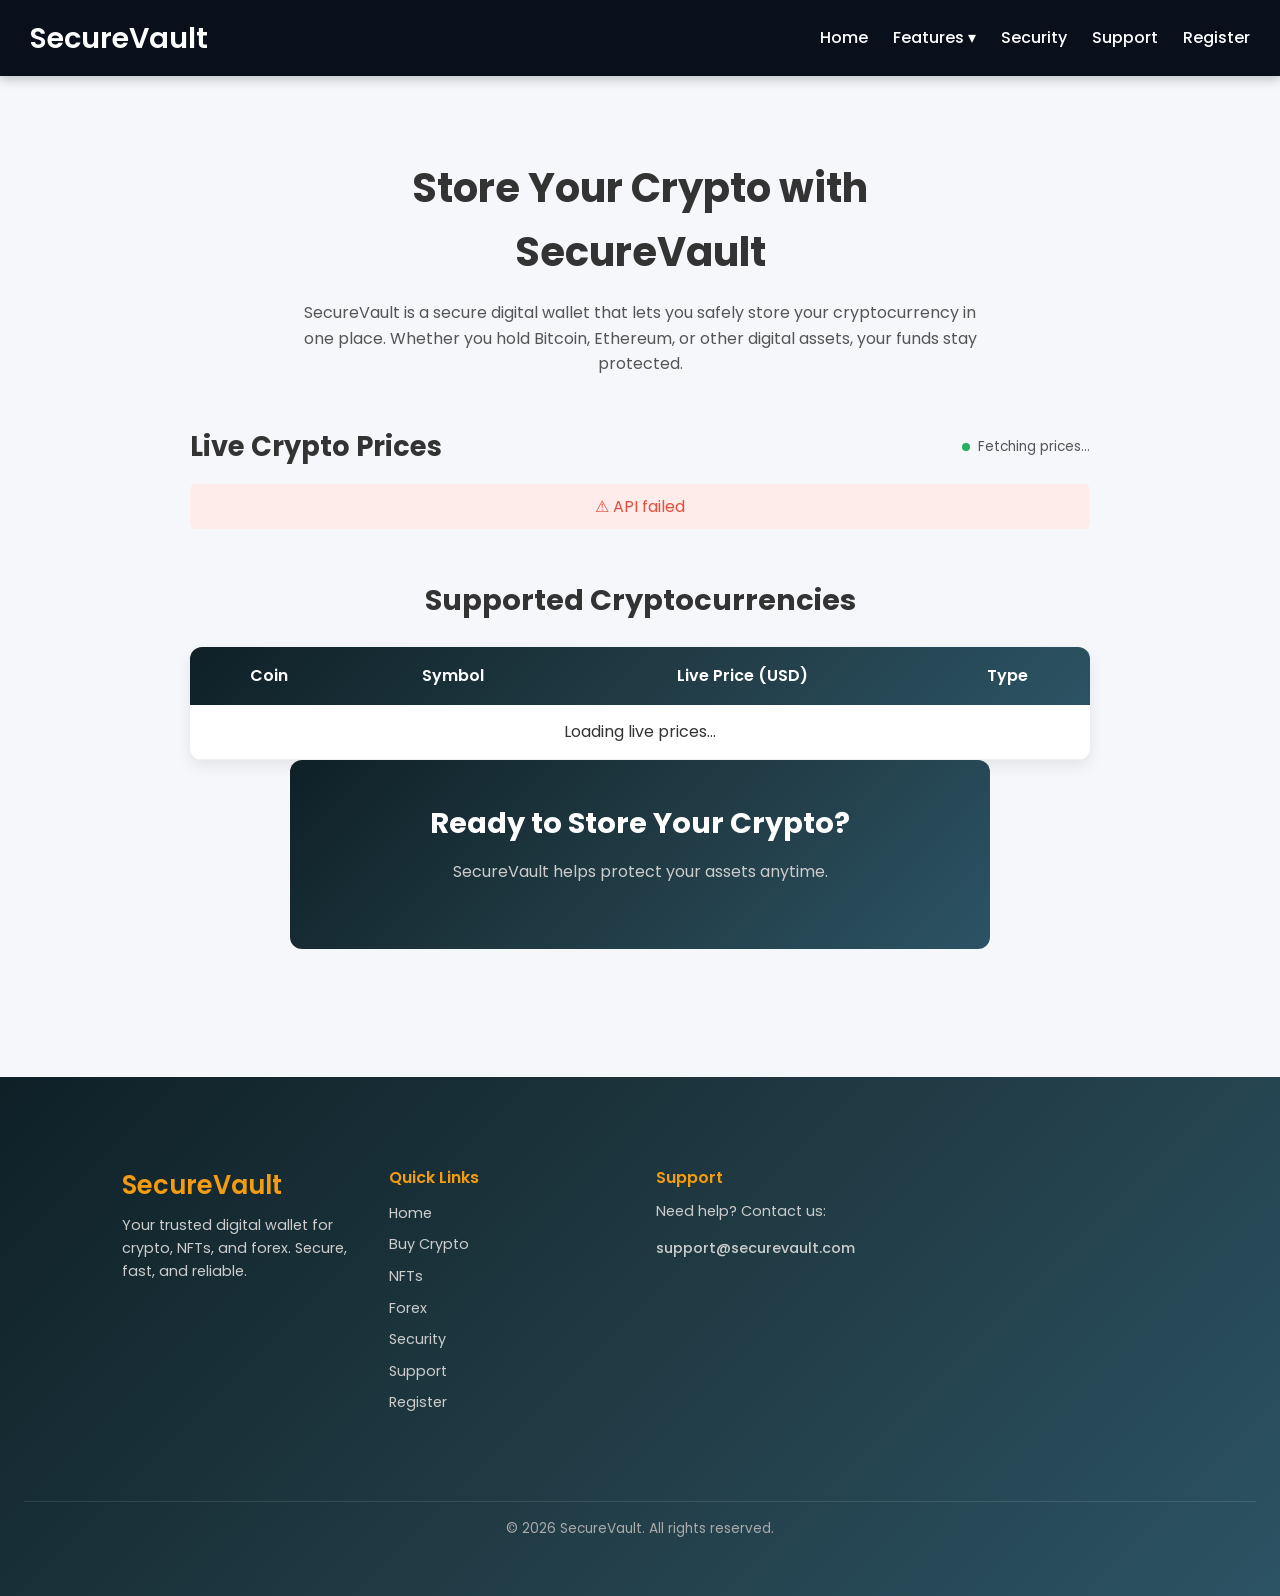
==== commit 32714a09: "web project" ====
--- a/buy-crypto.html
+++ b/buy-crypto.html
@@ -109,7 +109,7 @@
 </section>
 
 
-<!-- CTA (button removed) -->
+<!-- CTA -->
 <div class="cta-box">
     <h2>Ready to Store Your Crypto?</h2>
     <p>SecureVault helps protect your assets anytime.</p>
@@ -144,6 +144,9 @@
 <li><a href="buy-crypto.html">Buy Crypto</a></li>
 <li><a href="nfts.html">NFTs</a></li>
 <li><a href="forex.html">Forex</a></li>
+<li><a href="security.html">Security</a></li>
+<li><a href="support.html">Support</a></li>
+<li><a href="register.html">Register</a></li>
 </ul>
 
 </div>
